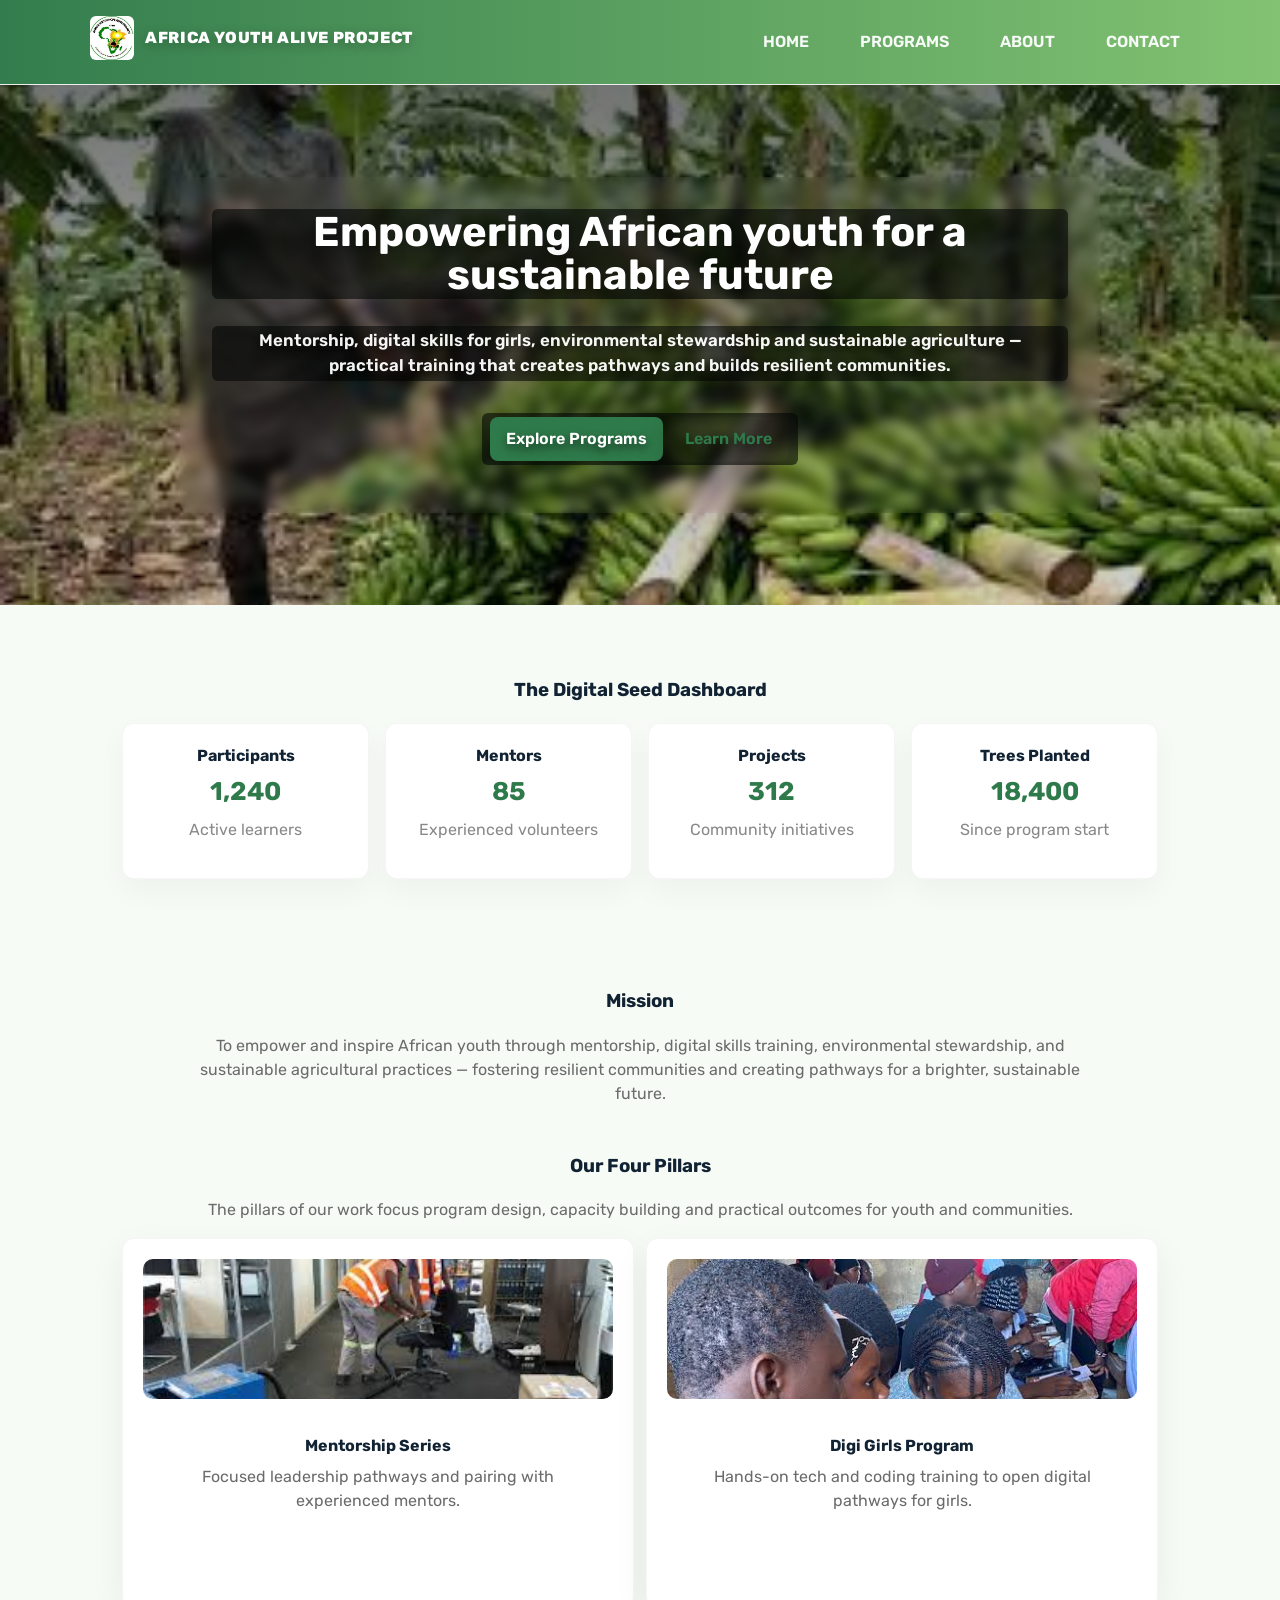
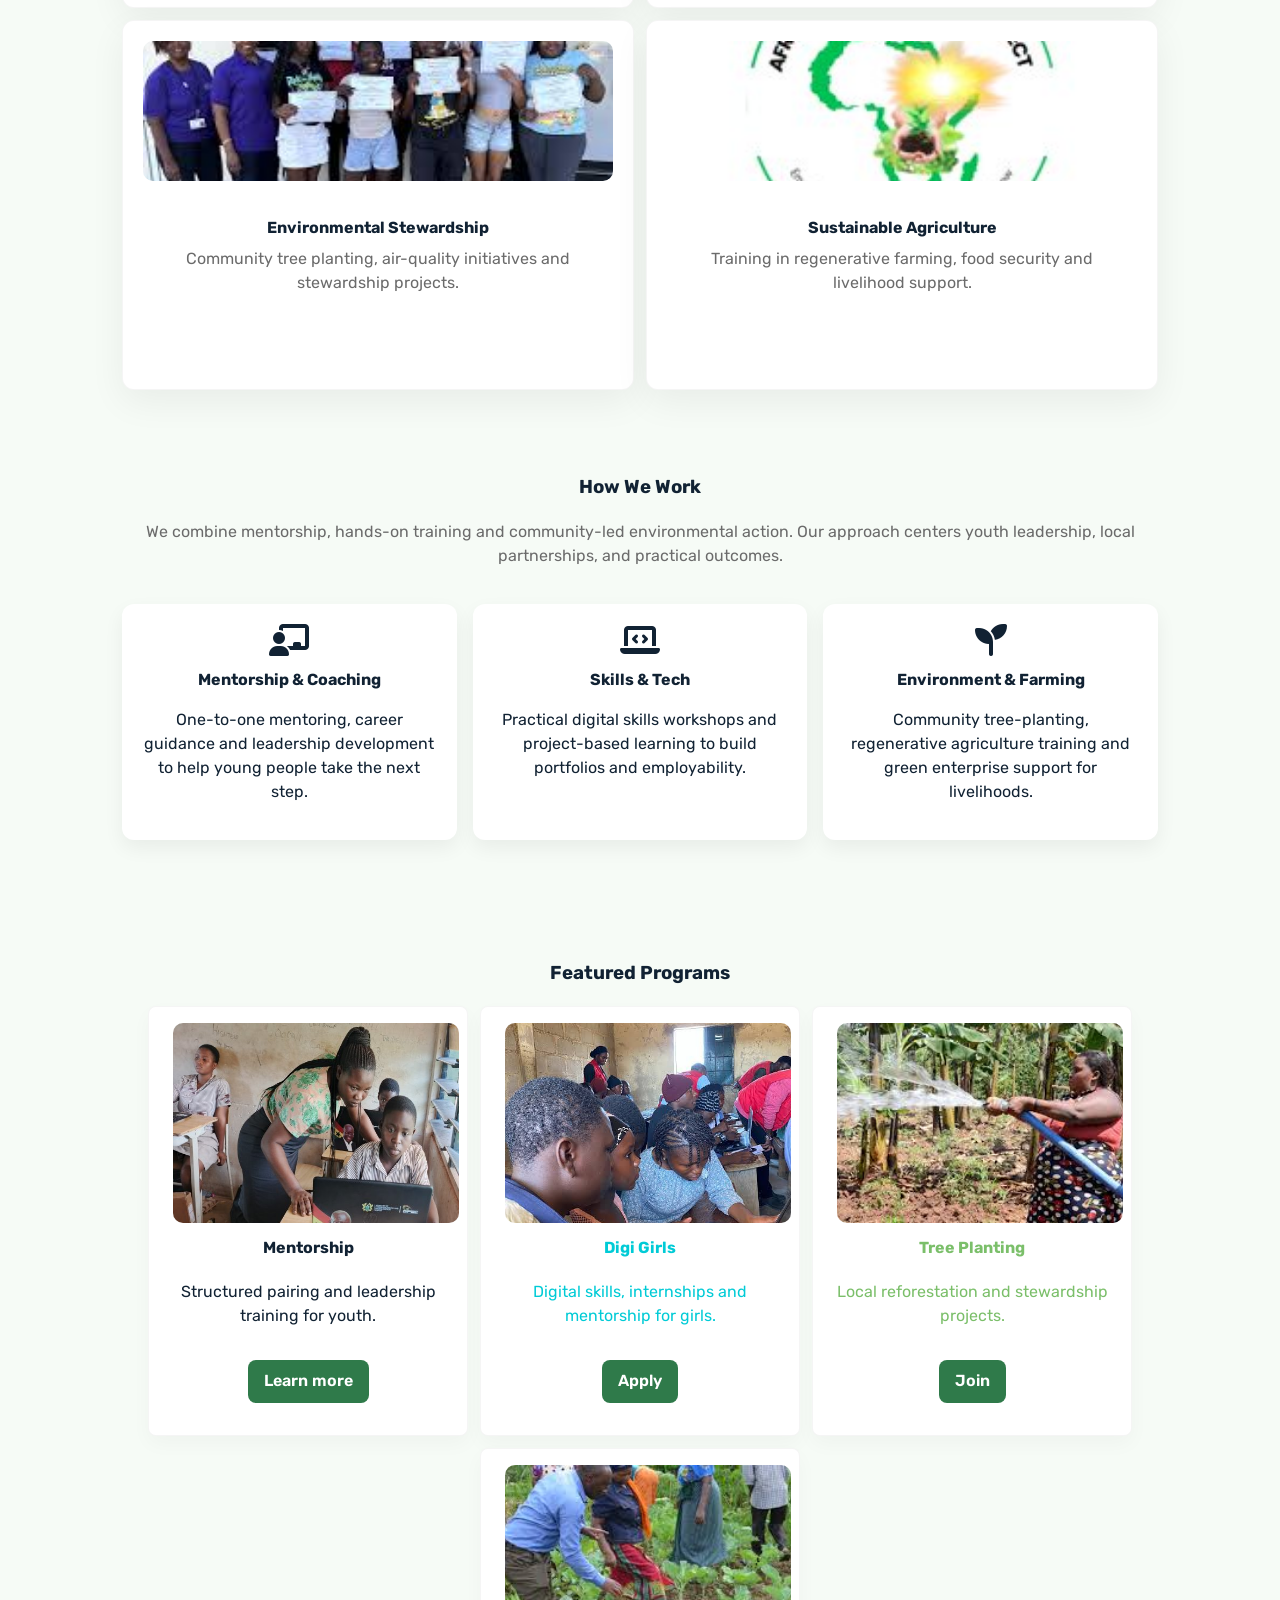
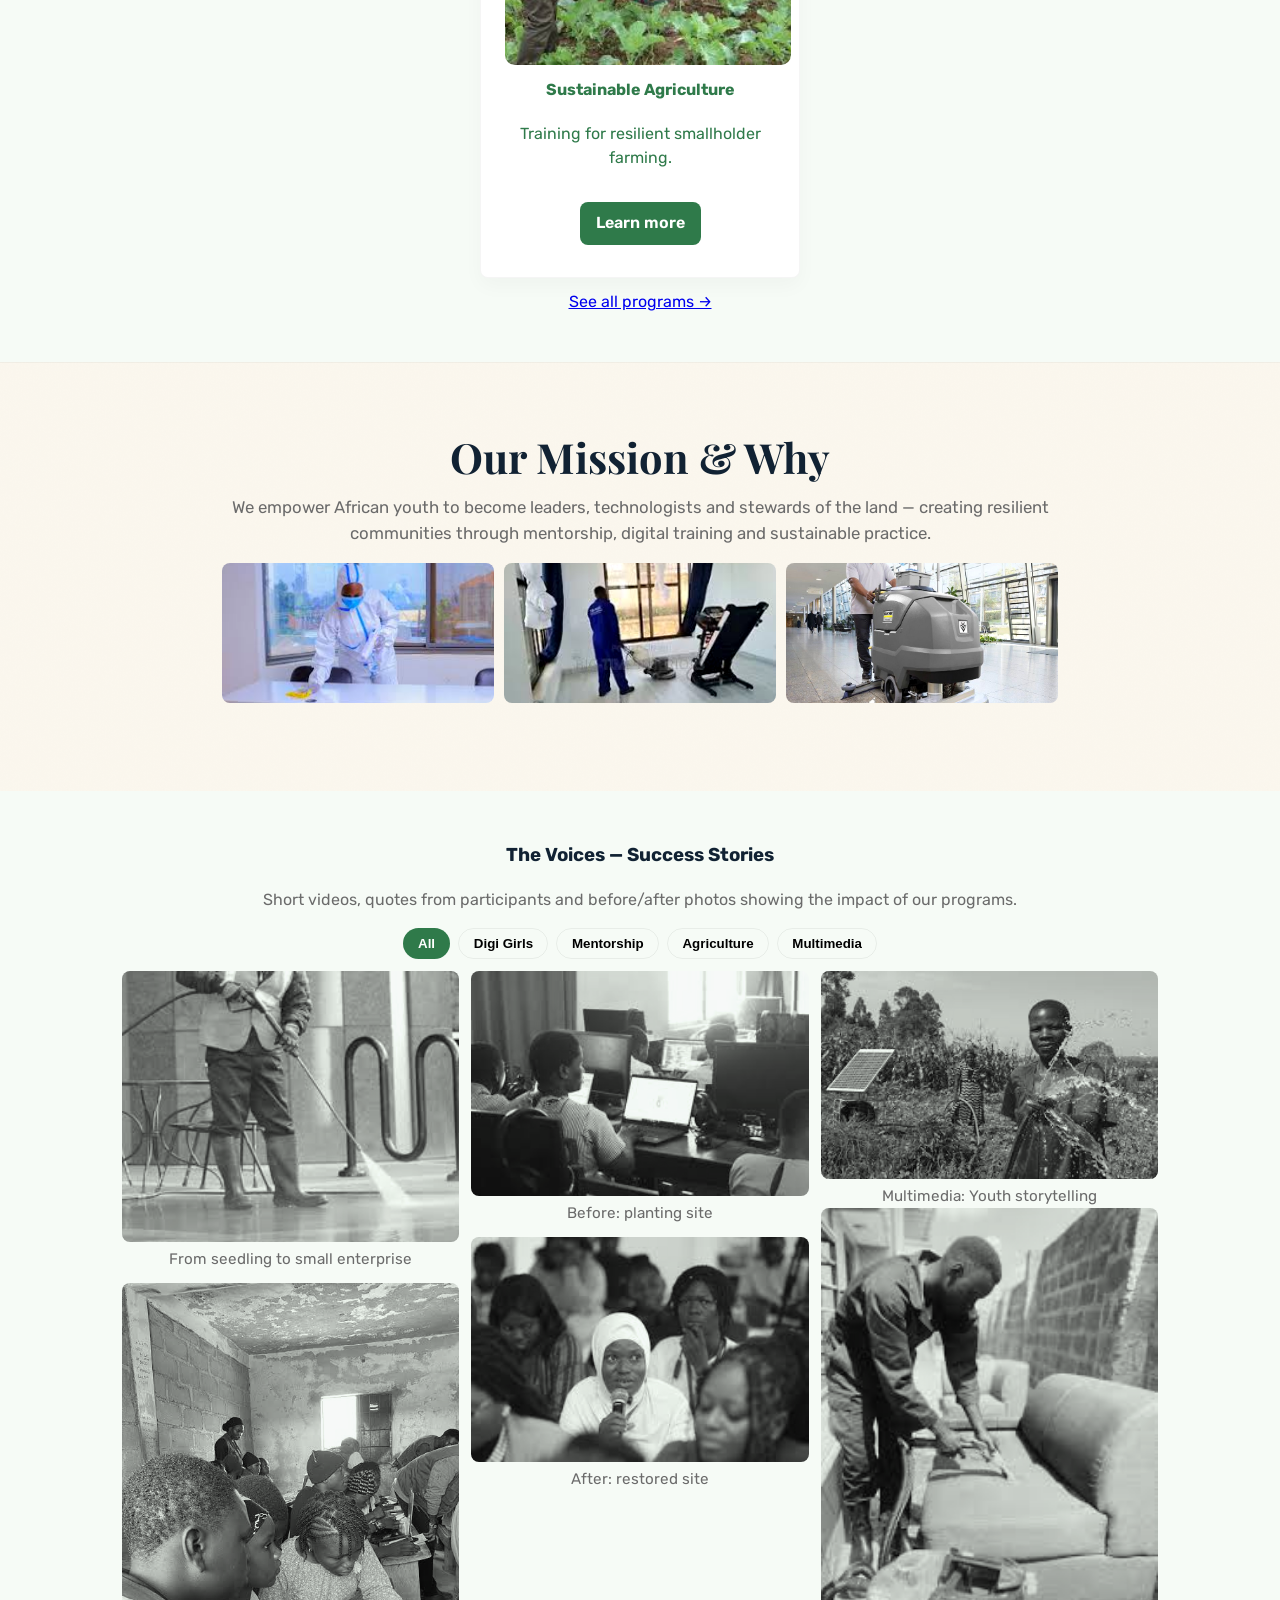
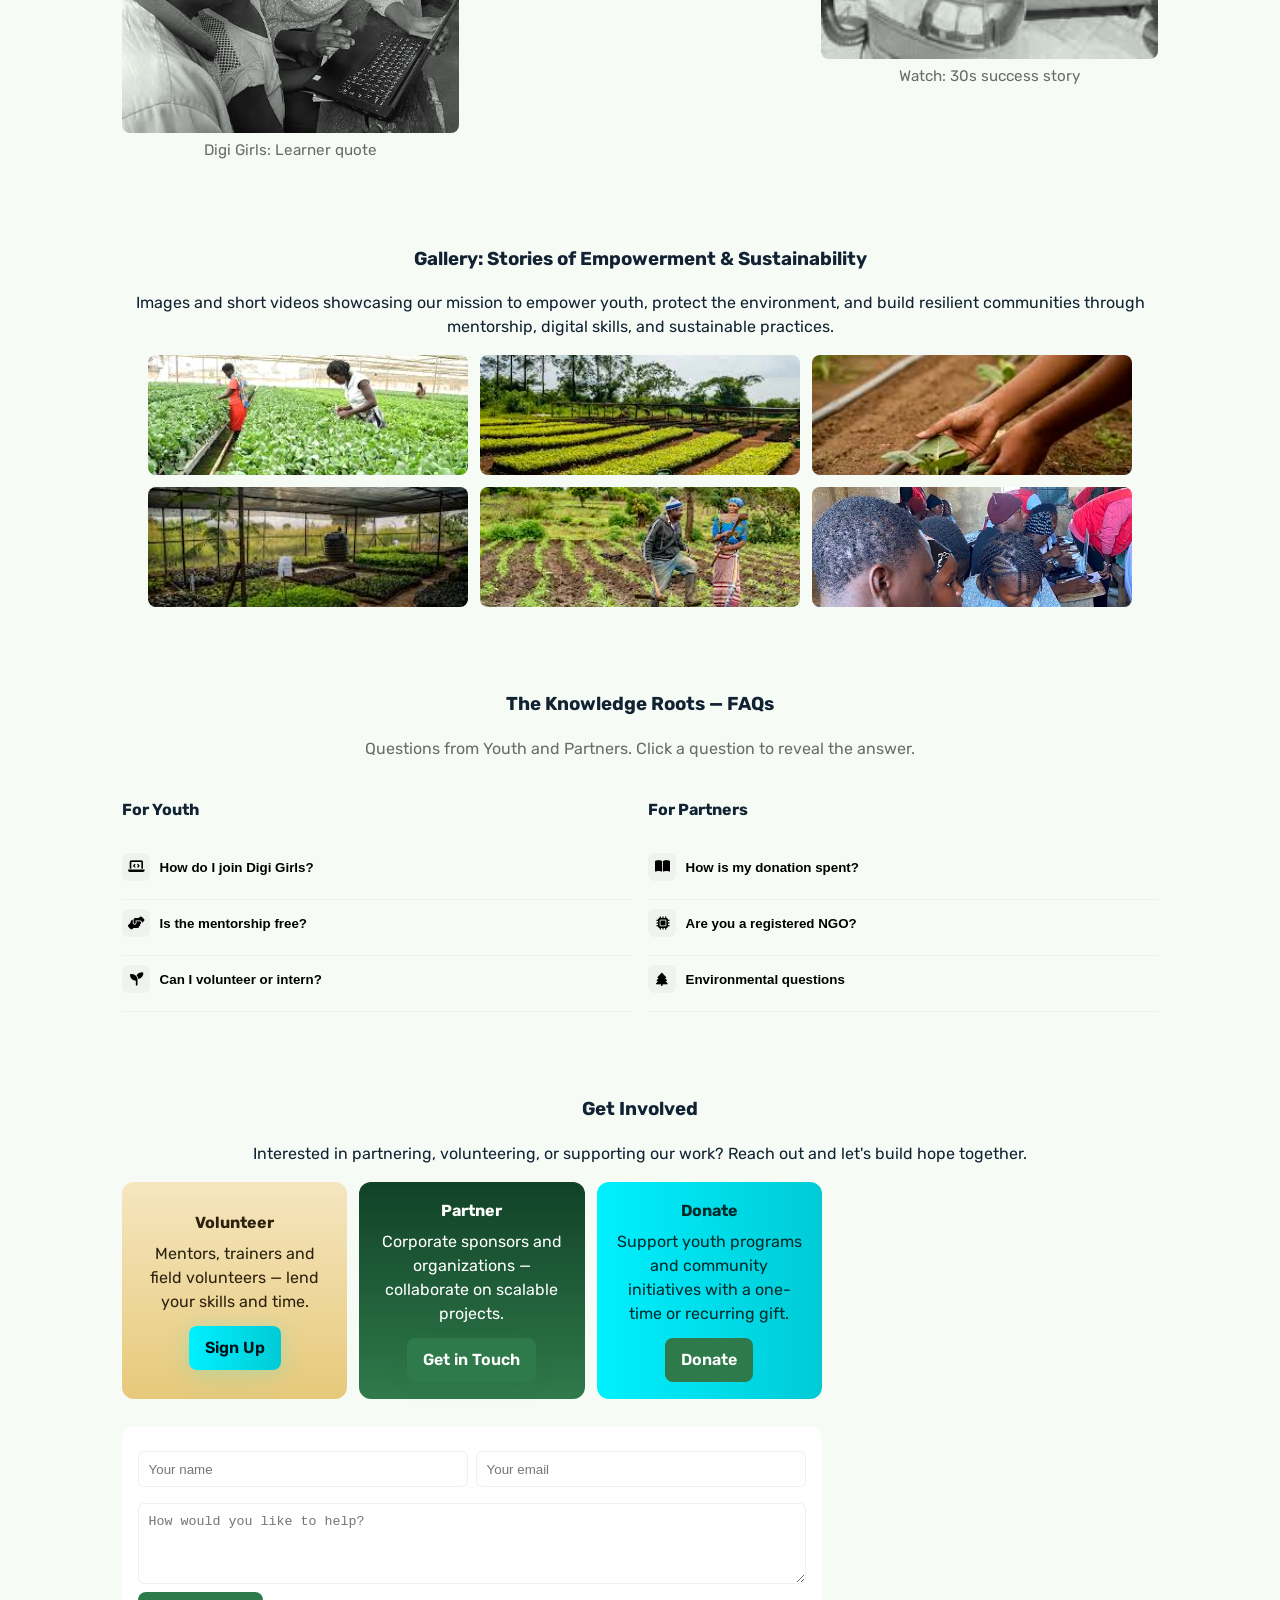
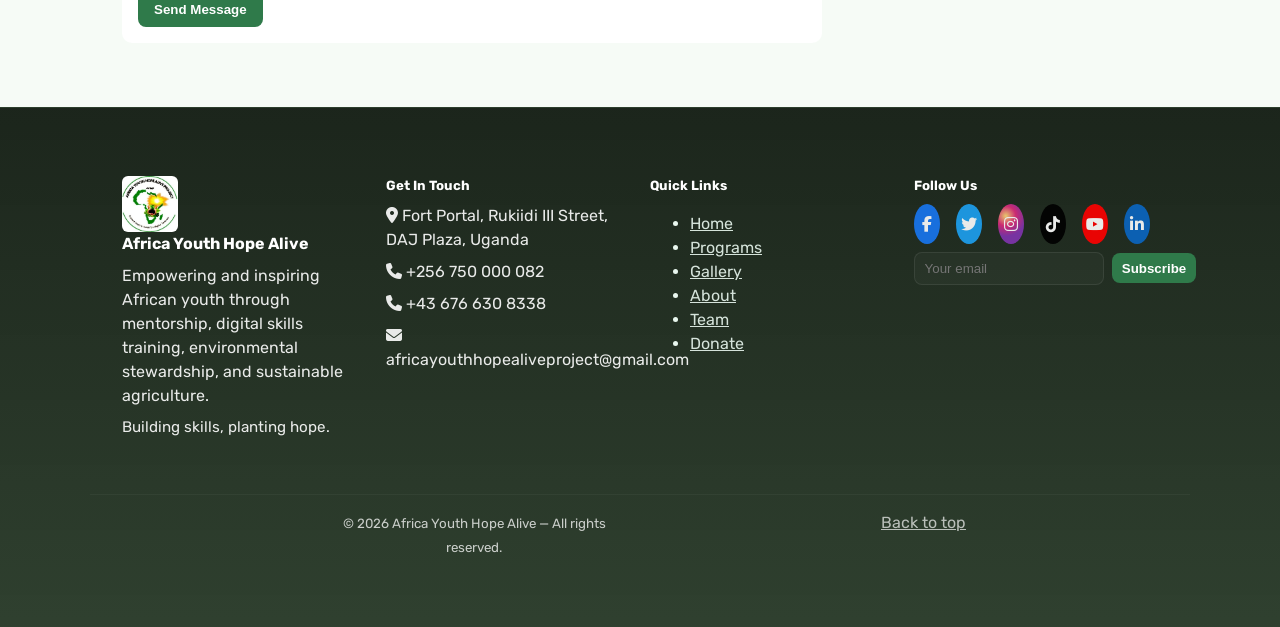
==== index.html @ 62cce955 "first commit" ====
<!doctype html>
<html lang="en">
<head>
  <meta charset="utf-8" />
  <meta name="viewport" content="width=device-width, initial-scale=1" />
  <title>AFRICA YOUTH ALIVE PROJECT</title>
  <link rel="stylesheet" href="https://cdnjs.cloudflare.com/ajax/libs/font-awesome/6.4.0/css/all.min.css" integrity="sha512-p6O3sX6Y7GQv+gWQk5xK1+6p3Y6G1G1K1J6D1p1x1G1K1J6D1p1x1G1K1J6D1p1x1" crossorigin="anonymous" referrerpolicy="no-referrer" />
  <link href="https://fonts.googleapis.com/css2?family=Inter:wght@300;400;600;700&display=swap" rel="stylesheet">
  <link href="https://fonts.googleapis.com/css2?family=Playfair+Display:wght@600;700&display=swap" rel="stylesheet">
  <link rel="stylesheet" href="css/sopot.css">
  <link rel="stylesheet" href="css/styles.css">
</head>
<body class="home">
  <header class="site-header">
    <div class="container header-inner">
      <h1 class="logo"><a href="index.html" class="brand"><img src="assets/images/d1XpYEew_400x400.jpg" alt="Africa Youth Alive Project logo" class="site-logo"/><span class="site-title">AFRICA YOUTH ALIVE PROJECT</span></a></h1>
      <button class="nav-toggle" aria-label="Toggle navigation">☰</button>
      <nav class="main-nav">
        <a href="index.html">Home</a>
        <a href="programs.html">Programs</a>
        <a href="about.html">About</a>
        <a href="contact.html">Contact</a>
      </nav>
    </div>
  </header>

  <main>
    <section class="hero" style="background-image:url('assets/images/download-6.jpg'); background-size:cover; background-position:center;">
      <div class="hero-inner container">
        <div class="hero-overlay">
          <h1>Empowering African youth for a sustainable future</h1>
          <p class="lead">Mentorship, digital skills for girls, environmental stewardship and sustainable agriculture — practical training that creates pathways and builds resilient communities.</p>
          <p style="margin-top:1rem"><a class="btn" href="programs.html">Explore Programs</a> <a class="btn outline" href="about.html">Learn More</a></p>
        </div>
      </div>
    </section>

    <section class="digital-seed container">
      <h3>The Digital Seed Dashboard</h3>
      <div class="seed-row">
        <div class="seed-card"><h4>Participants</h4><p class="seed-number">1,240</p><p class="seed-note">Active learners</p></div>
        <div class="seed-card"><h4>Mentors</h4><p class="seed-number">85</p><p class="seed-note">Experienced volunteers</p></div>
        <div class="seed-card"><h4>Projects</h4><p class="seed-number">312</p><p class="seed-note">Community initiatives</p></div>
        <div class="seed-card"><h4>Trees Planted</h4><p class="seed-number">18,400</p><p class="seed-note">Since program start</p></div>
      </div>
    </section>

    <section class="container">
      <div class="mission-centered">
        <h3>Mission</h3>
        <p class="lead">To empower and inspire African youth through mentorship, digital skills training, environmental stewardship, and sustainable agricultural practices — fostering resilient communities and creating pathways for a brighter, sustainable future.</p>
      </div>

      <div class="pillars-row">
        <h3 style="text-align:center;margin-top:1.25rem">Our Four Pillars</h3>
        <p class="lead" style="text-align:center;margin-bottom:1rem">The pillars of our work focus program design, capacity building and practical outcomes for youth and communities.</p>
        <div class="pillars-grid">
          <article class="pillar-card">
            <div class="pillar-media"><img src="assets/images/images-12.jpg" alt="Mentorship workshop"/></div>
            <div class="pillar-body">
              <h4>Mentorship Series</h4>
              <p>Focused leadership pathways and pairing with experienced mentors.</p>
              <a class="btn outline pillar-link" href="mentorship.html">Learn More</a>
            </div>
          </article>
          <article class="pillar-card">
            <div class="pillar-media"><img src="assets/images/digi-girls/WhatsApp Image 2026-04-26 at 10.16.02.jpeg" alt="Digi Girls"/></div>
            <div class="pillar-body">
              <h4>Digi Girls Program</h4>
              <p>Hands-on tech and coding training to open digital pathways for girls.</p>
              <a class="btn outline pillar-link" href="digi-girls.html">Learn More</a>
            </div>
          </article>
          <article class="pillar-card">
            <div class="pillar-media"><img src="assets/images/images-16.jpg" alt="Tree planting"/></div>
            <div class="pillar-body">
              <h4>Environmental Stewardship</h4>
              <p>Community tree planting, air-quality initiatives and stewardship projects.</p>
              <a class="btn outline pillar-link" href="tree-planting.html">Learn More</a>
            </div>
          </article>
          <article class="pillar-card">
            <div class="pillar-media"><img src="assets/images/GiXoKyMaoAA73Vi.jpg" alt="Sustainable Agriculture"/></div>
            <div class="pillar-body">
              <h4>Sustainable Agriculture</h4>
              <p>Training in regenerative farming, food security and livelihood support.</p>
              <a class="btn outline pillar-link" href="sustainable-agriculture.html">Learn More</a>
            </div>
          </article>
        </div>
      </div>
    </section>

    <section class="how container">
      <h3>How We Work</h3>
      <p class="lead">We combine mentorship, hands-on training and community-led environmental action. Our approach centers youth leadership, local partnerships, and practical outcomes.</p>
      <div class="how-we-work">
        <div class="how-card">
          <div class="icon"><i class="fas fa-chalkboard-teacher fa-2x"></i></div>
          <h4>Mentorship & Coaching</h4>
          <p>One-to-one mentoring, career guidance and leadership development to help young people take the next step.</p>
        </div>
        <div class="how-card">
          <div class="icon"><i class="fas fa-laptop-code fa-2x"></i></div>
          <h4>Skills & Tech</h4>
          <p>Practical digital skills workshops and project-based learning to build portfolios and employability.</p>
        </div>
        <div class="how-card">
          <div class="icon"><i class="fas fa-seedling fa-2x"></i></div>
          <h4>Environment & Farming</h4>
          <p>Community tree-planting, regenerative agriculture training and green enterprise support for livelihoods.</p>
        </div>
      </div>
    </section>

    <section class="programs-preview container">
      <h3>Featured Programs</h3>
      <div class="row cards">
        <div class="col"><article class="card seed-card accent-default"><img class="featured-image" src="assets/images/1000274096-1-532x400.jpg" alt="Mentorship" /><h4>Mentorship</h4><p>Structured pairing and leadership training for youth.</p><p><a class="btn" href="mentorship.html">Learn more</a></p></article></div>
        <div class="col"><article class="card seed-card accent-cyan"><img class="featured-image" src="assets/images/digi-girls/WhatsApp Image 2026-04-26 at 10.16.02.jpeg" alt="Digi Girls" /><h4>Digi Girls</h4><p>Digital skills, internships and mentorship for girls.</p><p><a class="btn" href="digi-girls.html">Apply</a></p></article></div>
        <div class="col"><article class="card seed-card accent-earth"><img class="featured-image" src="assets/images/download-2.jpg" alt="Tree Planting" /><h4>Tree Planting</h4><p>Local reforestation and stewardship projects.</p><p><a class="btn" href="tree-planting.html">Join</a></p></article></div>
        <div class="col"><article class="card seed-card accent-green"><img class="featured-image" src="assets/images/download-4.jpg" alt="Sustainable Agriculture" /><h4>Sustainable Agriculture</h4><p>Training for resilient smallholder farming.</p><p><a class="btn" href="sustainable-agriculture.html">Learn more</a></p></article></div>
      </div>
      <p class="more"><a href="programs.html">See all programs →</a></p>
    </section>

    <section class="mission-roots below-hero-bg">
      <div class="mission-inner container">
        <h3 class="mission-title">Our Mission & Why</h3>
        <p class="mission-sub">We empower African youth to become leaders, technologists and stewards of the land — creating resilient communities through mentorship, digital training and sustainable practice.</p>
        <div class="mission-media">
            <div class="gallery">
            <div><img class="duotone" loading="lazy" data-media="assets/images/images-9.jpg" src="assets/images/images-9.jpg" alt="team field 1"/></div>
            <div><img class="duotone" loading="lazy" data-media="assets/images/images-10.jpg" src="assets/images/images-10.jpg" alt="team field 2"/></div>
            <div><img class="duotone" loading="lazy" data-media="assets/images/digi-girls/WhatsApp Image 2026-04-26 at 10.16.00.jpeg" src="assets/images/digi-girls/WhatsApp Image 2026-04-26 at 10.16.00.jpeg" alt="field team"/></div>
          </div>
        </div>
      </div>
    </section>

    <section class="success-stories container">
      <h3>The Voices — Success Stories</h3>
      <p class="lead">Short videos, quotes from participants and before/after photos showing the impact of our programs.</p>
      <div class="filter-bar" role="tablist" aria-label="Filter success stories">
        <button class="filter-btn active" data-filter="all">All</button>
        <button class="filter-btn" data-filter="digi">Digi Girls</button>
        <button class="filter-btn" data-filter="mentorship">Mentorship</button>
        <button class="filter-btn" data-filter="agri">Agriculture</button>
        <button class="filter-btn" data-filter="multimedia">Multimedia</button>
      </div>
      <div class="success-masonry" aria-live="polite">
        <article class="m-item m-large" data-category="agri"><img class="duotone" loading="lazy" src="assets/images/images-11.jpg" alt="Community nursery"/><p class="caption">From seedling to small enterprise</p></article>
        <article class="m-item m-small" data-category="digi"><img class="duotone" loading="lazy" src="assets/images/digi-girls/WhatsApp Image 2026-04-26 at 10.16.02.jpeg" alt="Digi Girls testimonial"/><p class="caption">Digi Girls: Learner quote</p></article>
        <article class="m-item m-medium" data-category="agri"><img class="duotone" loading="lazy" src="assets/images/images-14.jpg" alt="planting before"/><p class="caption">Before: planting site</p></article>
        <article class="m-item m-medium" data-category="agri"><img class="duotone" loading="lazy" src="assets/images/images-15.jpg" alt="planting after"/><p class="caption">After: restored site</p></article>
        <article class="m-item m-small" data-category="multimedia"><img class="duotone" loading="lazy" src="assets/images/download-5.jpg" alt="multimedia clip"/><p class="caption">Multimedia: Youth storytelling</p></article>
        <article class="m-item m-large" data-category="multimedia" data-media="assets/images/download-8.jpg"><img class="duotone" loading="lazy" src="assets/images/download-8.jpg" alt="Success story video"/><p class="caption">Watch: 30s success story</p></article>
      </div>
    </section>

    <section class="gallery-section container slide">
      <h3>Gallery: Stories of Empowerment & Sustainability</h3>
      <p>Images and short videos showcasing our mission to empower youth, protect the environment, and build resilient communities through mentorship, digital skills, and sustainable practices.</p>
      <div class="row gallery">
        <div class="col"><img class="duotone" loading="lazy" data-media="assets/images/download.jpg" src="assets/images/download.jpg" alt="gallery 1" /></div>
        <div class="col"><img class="duotone" loading="lazy" data-media="assets/images/download-1.jpg" src="assets/images/download-1.jpg" alt="gallery 2" /></div>
        <div class="col"><img class="duotone" loading="lazy" data-media="assets/images/images-3.jpg" src="assets/images/images-3.jpg" alt="gallery 3" /></div>
        <div class="col"><img class="duotone" loading="lazy" data-media="assets/images/images-4.jpg" src="assets/images/images-4.jpg" alt="gallery 4" /></div>
        <div class="col"><img class="duotone" loading="lazy" data-media="assets/images/images-5.jpg" src="assets/images/images-5.jpg" alt="gallery 5" /></div>
        <div class="col"><img class="duotone" loading="lazy" data-media="assets/images/digi-girls/WhatsApp Image 2026-04-26 at 10.16.02.jpeg" src="assets/images/digi-girls/WhatsApp Image 2026-04-26 at 10.16.02.jpeg" alt="sample video placeholder" /></div>
      </div>
    </section>

    <section id="faq" class="faq-section container">
      <h3>The Knowledge Roots — FAQs</h3>
      <p class="lead">Questions from Youth and Partners. Click a question to reveal the answer.</p>
      <div class="faq-columns">
        <div>
          <h4>For Youth</h4>
          <div class="qa-item">
            <button class="qa-toggle" aria-expanded="false"><span class="icon"><i class="fas fa-laptop-code"></i></span> How do I join Digi Girls?</button>
            <div class="qa-content"><p>Apply via the Digi Girls program page — we run seasonal cohorts and accept learners based on the application and interest. Contact us via the application link or email for rolling enquiries.</p></div>
          </div>
          <div class="qa-item">
            <button class="qa-toggle" aria-expanded="false"><span class="icon"><i class="fas fa-hands-helping"></i></span> Is the mentorship free?</button>
            <div class="qa-content"><p>Core mentorship pairings and group workshops are offered free. Some advanced workshops may ask for a small materials fee.</p></div>
          </div>
          <div class="qa-item">
            <button class="qa-toggle" aria-expanded="false"><span class="icon"><i class="fas fa-seedling"></i></span> Can I volunteer or intern?</button>
            <div class="qa-content"><p>Yes — we welcome skilled volunteers. Please include your CV and interests when you contact us; local coordinator details are on the Contact page.</p></div>
          </div>
        </div>
        <div>
          <h4>For Partners</h4>
          <div class="qa-item">
            <button class="qa-toggle" aria-expanded="false"><span class="icon"><i class="fas fa-book-open"></i></span> How is my donation spent?</button>
            <div class="qa-content"><p>Donations support training materials, stipends, tree seedlings, and local coordination. We publish annual reports and can provide program-specific budgets for partners.</p></div>
          </div>
          <div class="qa-item">
            <button class="qa-toggle" aria-expanded="false"><span class="icon"><i class="fas fa-microchip"></i></span> Are you a registered NGO?</button>
            <div class="qa-content"><p>Yes — we are registered locally and comply with reporting standards. Contact us for registration documents and partnership terms.</p></div>
          </div>
          <div class="qa-item">
            <button class="qa-toggle" aria-expanded="false"><span class="icon"><i class="fas fa-tree"></i></span> Environmental questions</button>
            <div class="qa-content"><p>We focus on community-led planting and monitoring. We provide training on seedling care and local stewardship to ensure long-term survival.</p></div>
          </div>
        </div>
      </div>
    </section>

    <section id="contact" class="contact container">
      <h3>Get Involved</h3>
      <p>Interested in partnering, volunteering, or supporting our work? Reach out and let's build hope together.</p>
      <div class="contact-grid">
        <div class="path-cards">
          <article class="path-card volunteer">
            <h4>Volunteer</h4>
            <p>Mentors, trainers and field volunteers — lend your skills and time.</p>
            <a class="btn glow" href="contact.html#volunteer">Sign Up</a>
          </article>
          <article class="path-card partner">
            <h4>Partner</h4>
            <p>Corporate sponsors and organizations — collaborate on scalable projects.</p>
            <a class="btn solid" href="contact.html#partner">Get in Touch</a>
          </article>
          <article class="path-card donate">
            <h4>Donate</h4>
            <p>Support youth programs and community initiatives with a one-time or recurring gift.</p>
            <a class="btn" href="donate.html">Donate</a>
          </article>
        </div>
        <div class="impact-pulse">
          <div class="ticker" aria-hidden="true">
            <div class="ticker-inner">Currently seeking: 5 Digital Mentors for July • 12 Tree-planting volunteers • Seed kit donations needed</div>
          </div>
        </div>
        <form class="contact-form" action="#" method="POST" onsubmit="alert('Placeholder: form submission not configured.')">
          <input type="text" name="name" placeholder="Your name" required />
          <input type="email" name="email" placeholder="Your email" required />
          <textarea name="message" placeholder="How would you like to help?" rows="4"></textarea>
          <button class="btn" type="submit">Send Message</button>
        </form>
      </div>
    </section>
  </main>

  <footer id="site-footer" class="site-footer">
    <div class="container footer-inner">
      <div class="col footer-about">
        <div class="footer-logo"><img src="assets/images/d1XpYEew_400x400.jpg" alt="Africa Youth Alive Project logo" class="site-logo"/></div>
        <h4>Africa Youth Hope Alive</h4>
        <p>Empowering and inspiring African youth through mentorship, digital skills training, environmental stewardship, and sustainable agriculture.</p>
        <p class="note">Building skills, planting hope.</p>
      </div>
      <div class="col footer-contact">
        <h5>Get In Touch</h5>
        <p><i class="fas fa-map-marker-alt"></i> Fort Portal, Rukiidi III Street, DAJ Plaza, Uganda</p>
        <p><i class="fas fa-phone"></i> +256 750 000 082</p>
        <p><i class="fas fa-phone"></i> +43 676 630 8338</p>
        <p><i class="fas fa-envelope"></i> africayouthhopealiveproject@gmail.com</p>
      </div>
      <div class="col footer-links">
        <h5>Quick Links</h5>
        <ul>
          <li><a href="index.html">Home</a></li>
          <li><a href="programs.html">Programs</a></li>
          <li><a href="gallery.html">Gallery</a></li>
          <li><a href="about.html">About</a></li>
          <li><a href="about.html#team">Team</a></li>
          <li><a href="donate.html">Donate</a></li>
        </ul>
      </div>
      <div class="col footer-follow">
        <h5>Follow Us</h5>
        <div class="social-icons">
          <a href="https://facebook.com/africayouthhopealive" aria-label="Facebook" target="_blank" rel="noopener"><i class="fab fa-facebook-f"></i></a>
          <a href="https://x.com/ayhap_?s=21" aria-label="Twitter" target="_blank" rel="noopener"><i class="fab fa-twitter"></i></a>
          <a href="https://www.instagram.com/ayhap_?igsh=bnV0dGRpdm4wZXp0&utm_source=qr" aria-label="Instagram" target="_blank" rel="noopener"><i class="fab fa-instagram"></i></a>
          <a href="https://www.tiktok.com/@africayouthhopealive_p?_r=1&_t=ZS-95q6ANTPNnp" aria-label="TikTok" target="_blank" rel="noopener"><i class="fab fa-tiktok"></i></a>
          <a href="https://youtube.com/africayouth" aria-label="YouTube" target="_blank" rel="noopener"><i class="fab fa-youtube"></i></a>
          <a href="https://linkedin.com/company/africayouth" aria-label="LinkedIn" target="_blank" rel="noopener"><i class="fab fa-linkedin-in"></i></a>
        </div>
        <form class="newsletter-form" data-formspree="YOUR_FORM_ID" action="#" method="POST">
          <label for="footer-news-email" class="sr-only">Email</label>
          <input id="footer-news-email" name="email" type="email" placeholder="Your email" required />
          <button class="btn" type="submit">Subscribe</button>
        </form>
      </div>
    </div>
    <div class="container footer-bottom">
      <div class="row">
        <div class="col"><small>© 2026 Africa Youth Hope Alive — All rights reserved.</small></div>
        <div class="col" style="text-align:right"><a href="#top">Back to top</a></div>
      </div>
    </div>
  </footer>

  <div class="modal" aria-hidden="true">
    <div class="modal-content">
      <div class="modal-header"><button class="modal-close btn">Close</button></div>
      <div class="modal-body"></div>
    </div>
  </div>

  <script src="js/main.js" defer></script>
</body>
</html>
---- css/sopot.css ----
/* Minimal Sopot-like theme CSS: responsive utilities and pre-styled components */
/* Fonts & Icons imported once here so all pages that include sopot.css get them */
@import url('https://fonts.googleapis.com/css2?family=Rubik:wght@300;400;500;700&family=Fira+Sans:wght@300;400;600;700&display=swap');
@import url('https://cdnjs.cloudflare.com/ajax/libs/font-awesome/6.4.0/css/all.min.css');
@import url('https://cdnjs.cloudflare.com/ajax/libs/OwlCarousel2/2.3.4/assets/owl.carousel.min.css');
@import url('https://cdnjs.cloudflare.com/ajax/libs/OwlCarousel2/2.3.4/assets/owl.theme.default.min.css');

:root{
  --sopot-bg:#ffffff; --sopot-accent:#2b9348; --sopot-muted:#6b7280; --sopot-max:1200px;
  --sopot-gap:1rem; --sopot-radius:8px; --sopot-shadow:0 6px 20px rgba(11,22,11,0.06);
}
*{box-sizing:border-box}
.site-fonts{font-family:'Rubik', 'Fira Sans', Inter, system-ui, Arial, sans-serif}
body{font-family:'Rubik', 'Fira Sans', Inter, system-ui, Arial, sans-serif;background:var(--sopot-bg);color:#0b0b0b;line-height:1.5;margin:0}
.container{max-width:var(--sopot-max);margin:0 auto;padding:0 1rem}

/* grid */
.row{display:flex;flex-wrap:wrap;gap:var(--sopot-gap)}
.col{flex:1 1 0;min-width:200px}
.col-1{flex:0 0 8.333%}
.col-2{flex:0 0 16.666%}
.col-3{flex:0 0 25%}
.col-4{flex:0 0 33.333%}
.col-6{flex:0 0 50%}

/* header/nav */
.site-header{background:linear-gradient(180deg,rgba(255,255,255,0.98),rgba(255,255,255,0.9));border-bottom:1px solid #eee;position:sticky;top:0;z-index:50}
.header-inner{display:flex;align-items:center;justify-content:space-between;padding:0.8rem 0}
.logo{font-weight:700;color:var(--sopot-accent);margin:0}
.main-nav{display:flex;gap:1rem;align-items:center}
.main-nav a{color:var(--sopot-muted);text-decoration:none;padding:0.4rem 0.6rem;border-radius:6px}
.main-nav a:hover{background:rgba(43,147,72,0.08);color:var(--sopot-accent)}
.nav-toggle{display:none;border:0;background:transparent;font-size:1.25rem}

/* hero */
.hero{padding:2.5rem 0}
.hero-slider{position:relative;overflow:hidden;border-radius:var(--sopot-radius);box-shadow:var(--sopot-shadow)}
.hero-slide{min-height:320px;background-size:cover;background-position:center;display:none}
.hero-slide.active{display:block}
.hero-overlay{background:linear-gradient(180deg,rgba(0,0,0,0.25),rgba(0,0,0,0.15));color:#fff;padding:2rem}
.hero-cta .btn{margin-right:0.5rem}

/* buttons */
.btn{display:inline-block;padding:0.6rem 1rem;border-radius:6px;background:var(--sopot-accent);color:#fff;text-decoration:none;border:0}
.btn.outline{background:transparent;color:var(--sopot-accent);border:1px solid rgba(43,147,72,0.12)}

/* cards and gallery */
.cards{display:grid;grid-template-columns:repeat(auto-fit,minmax(220px,1fr));gap:1rem}
.card{background:#fff;padding:1rem;border-radius:8px;box-shadow:var(--sopot-shadow)}
.gallery{display:grid;grid-template-columns:repeat(auto-fit,minmax(200px,1fr));gap:0.6rem}
.gallery img{width:100%;height:160px;object-fit:cover;border-radius:6px;cursor:pointer;transition:transform .18s ease}
.gallery img:hover{transform:scale(1.03)}

/* Flaticons placeholder support: put SVGs in assets/icons/flaticons/ and reference with .flaticon-[name] */
.flaticon {display:inline-block;width:1.2rem;height:1.2rem;background-size:contain;background-repeat:no-repeat;vertical-align:middle}
.flaticon-placeholder {background-image:url('/assets/icons/flaticons/placeholder.svg')}

/* CSS Animations */
.animate-fadein{animation:fadeInUp .6s ease both}
@keyframes fadeInUp{from{opacity:0;transform:translateY(12px)}to{opacity:1;transform:none}}

/* Owl Carousel small helper to make carousel touch-friendly and responsive */
.owl-carousel .owl-item img{display:block;width:100%;height:auto}

/* Card hover & elevation */
.card{transition:transform .18s ease,box-shadow .18s ease}
.card:hover{transform:translateY(-6px);box-shadow:0 18px 40px rgba(11,22,11,0.08)}

/* footer */
.site-footer{background:#f8faf9;padding:1.2rem 0;border-top:1px solid #eee}
.footer-inner{display:flex;gap:1rem;flex-wrap:wrap}
.footer-col{flex:1 1 220px}

/* modal */
.modal{position:fixed;inset:0;display:none;align-items:center;justify-content:center;background:rgba(0,0,0,0.6);z-index:80}
.modal.open{display:flex}
.modal-content{background:#fff;max-width:90%;max-height:90%;padding:0;border-radius:8px;overflow:auto}
.modal-body img,.modal-body video{max-width:100%;height:auto;display:block}

/* responsive tweaks */
@media (max-width:800px){.main-nav{display:none}.main-nav.open{display:flex;flex-direction:column;background:#fff;position:absolute;top:64px;right:12px;padding:0.6rem;border-radius:8px;box-shadow:var(--sopot-shadow)}.nav-toggle{display:block}}
---- css/styles.css ----
:root{
  --bg:#f6fbf6;
  --card:#ffffff;
  --accent:#2f7a4a;
  --accent-2:#7bbf6a;
  --electric-cyan:#00cbd6;
  --savannah-gold:#d4a65a;
  --muted:#6b6b6b;
  --max-width:1100px;
  --radius:10px;
}
/* Enable smooth scrolling for in-page anchors */
html{scroll-behavior:smooth}
*{box-sizing:border-box}
.note {font-size:.95rem;color:var(--muted)}
/* Base font stack: Rubik + Fira Sans provided by sopot.css */
body{margin:0;background:var(--bg);color:#123;line-height:1.5}
.container{max-width:var(--max-width);margin:0 auto;padding:2rem}
.site-header{background:linear-gradient(90deg, rgba(47,122,74,0.98), rgba(123,191,106,0.95));color:#fff}
.header-inner{display:flex;align-items:center;justify-content:space-between;padding:1rem 0;gap:1rem}
.logo{margin:0;font-size:1.25rem;font-weight:800;color:#fff;letter-spacing:0.6px;text-transform:uppercase;text-shadow:0 3px 12px rgba(0,0,0,0.28)}
.main-nav{display:flex;gap:0.5rem;align-items:center}
.main-nav a{color:rgba(255,255,255,0.95);margin-left:1rem;text-decoration:none;font-weight:600}
.logo{letter-spacing:0.6px}
.main-nav a{text-transform:uppercase}
/* Make small-screen nav links uppercase too */
@media(max-width:880px){.main-nav a{text-transform:uppercase}}
.nav-toggle{display:none;background:transparent;border:2px solid rgba(255,255,255,0.12);color:#fff;padding:6px 10px;border-radius:8px;font-size:18px}

/* Logo image: header and footer */
.site-logo{height:44px;width:auto;display:block;border-radius:6px}
.footer-logo .site-logo{height:56px}
@media(max-width:720px){.site-logo{height:36px}.footer-logo .site-logo{height:40px}}

/* Brand: inline logo + title in header */
.logo .brand{display:inline-flex;align-items:center;gap:.7rem;text-decoration:none;color:inherit}
.site-title{font-weight:800;color:#fff;text-transform:uppercase;letter-spacing:0.6px;font-size:1rem}
@media(max-width:520px){.site-title{display:none}}

/* Sticky header */
.site-header{position:sticky;top:0;z-index:60}
.site-header.scrolled{box-shadow:0 6px 18px rgba(10,20,10,0.12)}
.hero{position:relative;min-height:520px;display:flex;align-items:center;padding:0}
.hero::before{content:'';position:absolute;inset:0;background:linear-gradient(180deg,rgba(4,8,6,0.5),rgba(4,8,6,0.18));z-index:1}
.hero-inner{position:relative;z-index:2;padding:4rem 0}

/* Improve perceived image quality site-wide and ensure vivid hero text */
/* Subtle global image enhancements: slightly increase contrast/saturation for large visuals */
img{max-width:100%;height:auto;display:block}
.hero-image img, .hero-slide, .gallery img, .team-card img, .impact-card img, .contact-portrait img{filter:contrast(1.04) saturate(1.06);will-change:filter}

/* Hero overlay for strong text contrast over background images */
.hero{position:relative;background-size:cover;background-position:center}
.hero::before{content:'';position:absolute;inset:0;background:linear-gradient(180deg,rgba(4,8,6,0.56),rgba(4,8,6,0.18));pointer-events:none;z-index:1}
.hero .hero-inner,.hero .hero-overlay{position:relative;z-index:2}
.hero .hero-overlay h1,.hero .hero-overlay h2{color:#fff;text-shadow:0 8px 28px rgba(0,0,0,0.65);line-height:1.03}
  .hero .lead{color:#ffffff;font-weight:600;text-shadow:0 8px 26px rgba(0,0,0,0.72)}

/* Ensure hero buttons stand out */
.hero .btn{box-shadow:0 8px 30px rgba(0,0,0,0.18);border:none}

@media(max-width:720px){
  .hero::before{background:linear-gradient(180deg,rgba(4,8,6,0.6),rgba(4,8,6,0.28))}
}

/* Use existing Background/Profile card for the Background Story
  - eco-overlay using a local image
  - large serif typography for the leading paragraph
  - Savannah Gold drop-cap on the first letter of the lead paragraph */
.background-profile .profile-card{max-width:980px;margin:1rem auto;padding:2.25rem;border-radius:12px;background-image:linear-gradient(180deg, rgba(4,8,6,0.78), rgba(4,8,6,0.5)), url('assets/images/images-5.jpg');background-size:cover;background-position:center;color:#fff;box-shadow:0 24px 48px rgba(4,8,6,0.28);border-left:6px solid rgba(255,255,255,0.06);background-blend-mode:multiply}
.background-profile h2{font-family:'Playfair Display',serif;font-size:1.6rem;margin-top:0;color:#fff;text-shadow:0 6px 18px rgba(0,0,0,0.6)}
.background-profile .profile-card p{color:#ffffff;line-height:1.8;margin-bottom:0.9rem;font-family:Inter, system-ui, -apple-system, 'Segoe UI', Roboto, 'Helvetica Neue', Arial;text-shadow:0 6px 18px rgba(0,0,0,0.6)}
.background-profile .profile-card .profile-quote{font-family:'Playfair Display',serif;font-size:1.18rem;max-width:880px}
.background-profile .profile-card .profile-quote::first-letter{float:left;font-size:4.2rem;line-height:0.72;margin-right:.5rem;color:var(--savannah-gold);font-weight:700;text-shadow:0 6px 18px rgba(0,0,0,0.6)}
@media(max-width:720px){.background-profile .profile-card{padding:1.25rem}.background-profile .profile-card .profile-quote::first-letter{font-size:3rem}}

/* Improve text visibility on hero and key headings */
.hero h1, .hero h2, .hero .lead, .hero p, .hero .hero-content * {
  background: rgba(4,8,6,0.6);
  display: inline-block;
  padding: 0.15rem 0.5rem;
  border-radius: 6px;
  color: #ffffff;
  text-shadow: 0 4px 10px rgba(0,0,0,0.6);
}

/* Reusable utility for applying a dark, semi-opaque text background */
.text-bg-contrast {
  background: rgba(4,8,6,0.6);
  padding: 0.15rem 0.5rem;
  border-radius: 6px;
  color: #ffffff;
  display: inline-block;
  text-shadow: 0 4px 10px rgba(0,0,0,0.6);
}

@media(max-width:520px){
  .hero h1, .hero h2, .hero .lead, .hero p, .hero .hero-content * {
    padding: 0.1rem 0.35rem;
    border-radius: 4px;
  }
}

/* Dual-Growth hero split */
.hero-split{position:relative;padding:0}
.hero-split-inner{display:grid;grid-template-columns:1fr 40px 1fr;align-items:stretch;gap:0;position:relative}
.hero-left,.hero-right{min-height:420px;display:flex;align-items:center;justify-content:center;color:#fff}
.hero-left{background:linear-gradient(180deg,rgba(4,8,6,0.55),rgba(4,8,6,0.25));padding:2rem}
.hero-right{background:linear-gradient(180deg,rgba(4,8,6,0.55),rgba(4,8,6,0.12));padding:2rem}
.hero-panel-copy{max-width:520px;text-align:left}
.hero-panel-copy h1{font-size:2.6rem;margin:0 0 .6rem;line-height:1}
.hero-panel-copy p{font-size:1.05rem;margin-bottom:.8rem;color:rgba(255,255,255,0.9)}
.hero-divider{width:4px;background:linear-gradient(180deg,rgba(255,255,255,0.12),rgba(255,255,255,0.02));position:absolute;left:50%;top:0;bottom:0;transform:translateX(-50%);pointer-events:none}
.hero-glass{position:relative;left:50%;transform:translateX(-50%);width:84%;max-width:820px;border-radius:12px;padding:1rem;background:rgba(255,255,255,0.06);backdrop-filter:blur(6px) saturate(110%);box-shadow:0 10px 30px rgba(0,0,0,0.14);border:1px solid rgba(255,255,255,0.06);margin-top:-3rem}
.hero-glass-inner{color:#fff;text-align:center;padding:.8rem}
.glass-title{font-size:1.4rem;margin:0 0 .25rem}
.glass-lead{opacity:0.9;margin:0 0 .6rem}

/* Divider animation anchor for JS */
.hero-split[data-divider-offset] .hero-divider{transform:translateX(calc(-50% + var(--divider-offset, 0px))) }

@media(max-width:900px){.hero-split-inner{grid-template-columns:1fr}.hero-glass{position:static;margin:-3rem 1rem 1rem}}

@media(max-width:760px){
  .hero-panel-copy h1{font-size:1.6rem}
  .hero-panel-copy p{font-size:.95rem}
  .hero-left,.hero-right{min-height:300px}
  .hero-glass{margin-top:-1.5rem;padding:.8rem}
}

/* Digital Seed dashboard */
.digital-seed{margin-top:1.25rem}
.seed-row{display:grid;grid-template-columns:repeat(4,1fr);gap:1rem;margin-top:1rem}
.seed-card{padding:1.25rem;border-radius:12px;background:var(--card);box-shadow:0 12px 30px rgba(10,20,10,0.04);text-align:center;color:#123;border:1px solid rgba(10,20,10,0.04)}
.seed-card .seed-icon{font-size:28px;margin-bottom:.4rem}
.seed-card h4{margin:0 0 .25rem}
.seed-number{font-size:1.6rem;font-weight:700;margin:0;color:var(--accent)}
.seed-note{opacity:0.8;margin-top:.5rem;color:var(--muted)}
.seed-card.accent-gold .seed-number{color:var(--savannah-gold)}
.seed-card.accent-cyan .seed-number{color:var(--electric-cyan)}
.seed-card.accent-earth .seed-number{color:var(--accent-2)}
.seed-card.accent-default .seed-number{color:var(--accent)}
@media(max-width:880px){.seed-row{grid-template-columns:repeat(2,1fr)}}

/* Objective carousel styles */
.objective-carousel{display:flex;align-items:center;gap:.5rem}
.objective-carousel .obj-slides{display:flex;overflow:hidden;width:100%}
.obj-slide{min-width:100%;flex:0 0 100%;padding:1rem;border-radius:10px;background:var(--card);box-shadow:0 8px 30px rgba(10,20,10,0.04);text-align:left}
.obj-slide .obj-icon{font-size:28px;width:48px;height:48px;border-radius:10px;display:inline-flex;align-items:center;justify-content:center;margin-right:.6rem}
.obj-slide h4{display:inline-block;margin:0;font-size:1.05rem}
.obj-prev,.obj-next{background:transparent;border:none;font-size:22px;padding:.2rem .6rem;cursor:pointer}
.accent-gold{color:var(--savannah-gold);background:linear-gradient(180deg,rgba(212,166,90,0.08),rgba(212,166,90,0.03));border-radius:8px;padding:.45rem}
.accent-cyan{color:var(--electric-cyan);background:linear-gradient(180deg,rgba(0,203,214,0.08),rgba(0,203,214,0.03));border-radius:8px;padding:.45rem}
.accent-earth{color:var(--accent-2);background:linear-gradient(180deg,rgba(123,191,106,0.08),rgba(123,191,106,0.03));border-radius:8px;padding:.45rem}
.accent-green{color:var(--accent);background:linear-gradient(180deg,rgba(47,122,74,0.08),rgba(47,122,74,0.03));border-radius:8px;padding:.45rem}

/* Hero slider */
.hero-slider{position:relative;overflow:hidden;border-radius:12px}
.hero-slide{min-height:340px;display:flex;align-items:center;padding:2rem;background-size:cover;background-position:center;transition:transform .6s ease,opacity .6s ease;opacity:0;transform:translateX(20px)}
.hero-slide.active{opacity:1;transform:none}
.hero-overlay{max-width:920px;margin:0 auto;text-align:center;padding:2rem;border-radius:12px;background:rgba(255,255,255,0.02);backdrop-filter:blur(6px);color:#fff}
.hero-overlay h1{font-size:2.6rem;margin:0 0 .6rem}
.hero-overlay .lead{font-size:1.05rem;opacity:0.95}
.hero-controls{position:absolute;left:0;right:0;top:50%;transform:translateY(-50%);display:flex;justify-content:space-between;padding:0 1rem}
.hero-controls button{background:rgba(0,0,0,0.35);border:none;color:#fff;padding:.5rem .75rem;border-radius:8px;font-size:18px}
.hero-dots{position:absolute;left:50%;transform:translateX(-50%);bottom:12px;display:flex;gap:.5rem}
.hero-dot{width:10px;height:10px;border-radius:50%;background:rgba(255,255,255,0.5);cursor:pointer}
.hero-dot.active{background:var(--accent)}

/* Team cards */
.team-grid{display:grid;grid-template-columns:repeat(auto-fit,minmax(220px,1fr));gap:1rem}
.team-card{background:var(--card);padding:1rem;border-radius:10px;text-align:center;transition:transform .18s ease,box-shadow .18s ease}
.team-card:hover{transform:translateY(-6px);box-shadow:0 18px 40px rgba(11,22,11,0.06)}
.team-avatar{width:96px;height:96px;border-radius:50%;object-fit:cover;margin:0 auto 0.5rem;display:block}
.social-icons{display:flex;justify-content:center;gap:.5rem;margin-top:.5rem}
.social-icons a{display:inline-flex;width:36px;height:36px;align-items:center;justify-content:center;border-radius:8px;color:#fff;text-decoration:none}
.social-icons a.ig{background:#E1306C}
.social-icons a.fb{background:#1877F2}
.social-icons a.wa{background:#25D366}
.social-icons a.tt{background:#000000}
.social-icons a.x{background:#1DA1F2}
.social-icons a.li{background:#0A66C2}

.hero-copy h2{font-size:2rem;margin:0 0 .5rem}
.lead{color:var(--muted);margin-bottom:1rem}
.hero-image img{width:100%;height:320px;object-fit:cover;border-radius:var(--radius);box-shadow:0 8px 30px rgba(18,34,16,0.08)}
.btn{display:inline-block;background:var(--accent);color:#fff;padding:.6rem 1rem;border-radius:8px;text-decoration:none;font-weight:600}
.btn.outline{background:transparent;border:2px solid rgba(0,0,0,0.06);color:var(--accent)}
.values-list{display:grid;grid-template-columns:repeat(2,1fr);gap:.5rem;padding-left:0;list-style:none}
.values-list li{background:var(--card);padding:.75rem;border-radius:8px;box-shadow:0 6px 18px rgba(10,20,10,0.03)}
.objectives ol{background:transparent;padding-left:1.25rem}
.programs-preview .cards{display:grid;grid-template-columns:repeat(auto-fit,minmax(220px,1fr));gap:1rem;margin-top:1rem}

/* Featured program images */
.featured-image{width:100%;height:200px;object-fit:cover;border-radius:10px;display:block;margin:0 0.5rem 0.8rem}
.seed-card .featured-image{max-height:none}
@media(max-width:880px){.featured-image{height:140px}}

/* Mission and Core Values styling on homepage */
.container .values h3{font-family:'Playfair Display',serif;font-size:1.35rem;color:var(--accent)}
.container .values p{color:#123}
.container .values-list li{background:linear-gradient(180deg,#fff,#f8fff8);padding:.6rem;border-radius:8px;margin-bottom:.45rem}
.objectives h3{font-family:'Playfair Display',serif;font-size:1.35rem;color:var(--accent)}
.objective-carousel .obj-slide{background:linear-gradient(180deg,#ffffff,#fbfff8)}
/* Programs page specific styling */
.programs-hero .hero-overlay h1{font-size:2.1rem;margin:0 0 .5rem}
.programs-hero .lead{color:rgba(255,255,255,0.9)}
.program-detail .card{margin-top:1rem;padding:1.25rem;border-radius:10px;background:linear-gradient(180deg,#fff,#fbfff8);border-left:6px solid var(--accent);box-shadow:0 10px 30px rgba(10,20,10,0.04)}
.program-detail .card h3{margin-top:0}
.program-detail .card ul{margin:0 0 1rem 1.25rem}
.programs .card .btn{margin-top:.75rem}

/* Branch sections (alternating layouts) */
.branch{display:grid;grid-template-columns:1fr 420px;gap:2rem;align-items:center;padding:2.25rem 0}
.branch .content{padding:1rem}
.branch .media{border-radius:12px;overflow:hidden}

/* Tech / Digi Girls style (dark, electric cyan accents) */
.branch--tech{background:linear-gradient(180deg,#062914,#214f32);color:#e9f7ef;padding:2.5rem;border-radius:12px;position:relative}
.branch--tech .content h2{color:var(--accent-2)}
.branch--tech .accent{color:var(--accent-2)}
.branch--tech .media{background:linear-gradient(180deg,#092918,#163f28);display:flex;align-items:center;justify-content:center}
.branch--tech::before{content:'';position:absolute;inset:0;opacity:.04;background-image:url('/assets/icons/leaf-grid.svg');background-repeat:repeat;background-size:240px}

/* Programs Hero (Canopy) */
.programs-hero{position:relative;overflow:hidden;border-radius:14px;margin:1.25rem 0;padding:0}
.programs-hero .programs-canopy{position:absolute;inset:0;background-size:cover;background-position:center;z-index:1}
.programs-hero::before{content:'';position:absolute;inset:0;background:linear-gradient(90deg, rgba(47,122,74,0.84) 0%, rgba(0,203,214,0.38) 100%);mix-blend-mode:multiply;z-index:2}
.programs-hero .programs-hero-inner{position:relative;z-index:3;padding:4rem 2rem;text-align:left;color:#fff}
.programs-hero .hero-head{font-family:'Playfair Display',serif;font-size:2.4rem;margin:0 0 .6rem;color:#fff;text-shadow:0 8px 28px rgba(0,0,0,0.55)}
.programs-hero .lead{color:rgba(255,255,255,0.95);max-width:760px}

/* Category styles for alternating objectives */
.branch--tech{background:linear-gradient(180deg,#071e17,#173a27);color:#e9fbef}
.branch--tech .content h2{color:var(--accent)}
.branch--tech .action-card{background:linear-gradient(180deg,rgba(16,28,18,0.9),rgba(14,26,16,0.88));color:#e9fbef;border-radius:8px;padding:1rem;box-shadow:0 8px 30px rgba(47,122,74,0.06);border:1px solid rgba(47,122,74,0.12)}
.branch--tech .action-card h4{color:var(--accent)}
.branch--tech .btn.glow{box-shadow:0 12px 38px rgba(47,122,74,0.14)}

.branch--earth{background:linear-gradient(180deg,#f7f6f2,#fffffb);padding:2.5rem;border-radius:12px}
.branch--earth .content h2{color:var(--accent)}
.branch--earth .action-card{background:linear-gradient(180deg,#fff,#fbfff8);border-radius:12px;border:1px solid rgba(123,191,106,0.06);box-shadow:0 8px 20px rgba(10,20,10,0.04)}
.branch--earth .action-card h4{color:var(--accent)}

.branch--lead{background:#ffffff;padding:2.5rem;border-radius:12px}
.branch--lead .content h2{color:var(--savannah-gold)}
.branch--lead .action-card{background:linear-gradient(180deg,#fff,#fffef7);border-radius:12px;box-shadow:0 12px 36px rgba(18,24,16,0.06)}
.branch--lead .action-card h4{color:var(--savannah-gold)}

/* Quick stats mini-grid */
.status-grid{display:grid;grid-template-columns:repeat(3,1fr);gap:.5rem;margin-top:1rem}
.status-card{background:linear-gradient(180deg,#ffffff,#fbfff8);padding:.6rem;border-radius:8px;text-align:center;border:1px solid rgba(10,20,10,0.04);box-shadow:0 8px 20px rgba(10,20,10,0.04)}
.status-card .s-title{font-weight:700;color:var(--muted);font-size:.9rem}
.status-card .s-value{font-size:1.15rem;font-weight:800;margin-top:.25rem}

/* Mentorship vertical timeline */
.mentorship-timeline{display:grid;grid-template-columns:1fr 64px 1fr;gap:1rem;align-items:start;padding:1rem 0}
.timeline-line{position:relative;width:64px;display:flex;align-items:center;justify-content:center}
.timeline-line .line{width:6px;background:linear-gradient(180deg,var(--accent),var(--accent-2));height:100%;border-radius:4px;position:relative}
.timeline-line .line.vine{background-image:linear-gradient(180deg,#2f7a4a,#00cbd6);box-shadow:0 8px 30px rgba(47,122,74,0.06);}
.timeline-item{padding:1rem;background:var(--card);border-radius:12px;box-shadow:0 12px 30px rgba(10,20,10,0.04)}
.timeline-item h4{margin:0 0 .4rem}
.timeline-point{position:absolute;width:18px;height:18px;border-radius:50%;background:var(--savannah-gold);left:50%;transform:translateX(-50%);box-shadow:0 6px 18px rgba(0,0,0,0.12)}
@media(max-width:900px){.mentorship-timeline{grid-template-columns:1fr;}.timeline-line{width:100%;height:8px}.timeline-line .line{width:100%;height:6px;border-radius:6px}.timeline-point{left:10px;transform:none}}

/* Ensure status grid sits at the bottom of program cards and cards are spacious */
.card .status-grid{margin-top:auto}
.status-card{background:linear-gradient(180deg,#ffffff,#fbfff8);padding:.6rem;border-radius:8px;text-align:center;border:1px solid rgba(10,20,10,0.04);box-shadow:0 8px 20px rgba(10,20,10,0.04);white-space:normal}

/* Card modifier: green theme for Digi Girls */
.card--green{background:linear-gradient(180deg,#e6f7e8,#dff7df);border-left:6px solid rgba(47,122,74,0.95);color:#0b2b16}
.card--green h4{color:var(--accent)}
.card--green .icon{color:var(--accent-2)}
/* Make the glow button green on the green card instead of cyan */
.card--green .btn.glow{background:linear-gradient(90deg,#7fce95,#2f7a4a);color:#fff;box-shadow:0 10px 30px rgba(47,122,74,0.12),0 0 18px rgba(47,122,74,0.06)}

@media(max-width:760px){
  .hero{min-height:360px}
  .hero-overlay{padding:1rem}
  .hero-overlay h1{font-size:1.4rem}
  .hero-overlay .lead{font-size:.95rem}
}
.branch--earth{background:linear-gradient(180deg,#f7fff6,#ffffff);border-radius:12px;padding:2.5rem;position:relative}
.branch--earth .content h2{color:var(--accent)}
.branch--earth::after{content:'';position:absolute;right:-40px;top:-20px;width:280px;height:180px;background-image:url('/assets/icons/organic-blob.svg');background-repeat:no-repeat;background-size:contain;opacity:.35;pointer-events:none}

/* Action Cards */
.action-cards{display:grid;grid-template-columns:repeat(auto-fit,minmax(180px,1fr));gap:1rem;margin-top:1rem}
.action-card{background:linear-gradient(180deg,#fff,#fbfff8);padding:1rem;border-radius:10px;box-shadow:0 8px 30px rgba(10,20,10,0.04);border:1px solid rgba(10,20,10,0.02)}
.action-card h4{margin:0 0 .5rem}
.action-card p{margin:0;color:var(--muted)}

/* Button styles for variants */
.btn.glow{background:linear-gradient(90deg,#00f0ff,#00cbd6);color:#001319;box-shadow:0 6px 28px rgba(0,240,255,0.15),0 0 18px rgba(0,240,255,0.08) ;border:none}
.btn.glow:hover{filter:brightness(1.05);transform:translateY(-2px)}
.btn.solid{background:var(--accent);color:#fff;border:none;box-shadow:0 6px 18px rgba(47,122,74,0.12)}
.btn.solid:hover{filter:brightness(.98);transform:translateY(-1px)}

@media(max-width:900px){.branch{grid-template-columns:1fr;}}
.card{background:var(--card);padding:1rem;border-radius:8px;box-shadow:0 8px 20px rgba(15,20,10,0.03);display:flex;flex-direction:column;min-height:320px}
.card .icon{font-size:1.25rem;margin-right:.5rem;color:var(--accent)}
.more{margin-top:.75rem}
.contact-form{display:grid;grid-template-columns:1fr 1fr;gap:.5rem;max-width:720px}
.contact-form input,.contact-form textarea{padding:.6rem;border-radius:8px;border:1px solid #e6e6e6}
.contact-form textarea{grid-column:1 / -1}
.contact-form button{grid-column:1 / -1;justify-self:start}
.site-footer{padding:1.5rem 0;background:transparent;color:var(--muted)}

/* Contact page styles */
.contact-hero{background:var(--savannah-gold);color:#123;padding:3rem 0;position:relative;border-radius:10px;margin-bottom:1rem}
.contact-hero .hero-inner{position:relative}
.contact-hero .hero-overlay{max-width:980px;margin:0 auto;text-align:center}
.contact-hero::after{content:'';position:absolute;inset:0;opacity:0.08;background-image:url("data:image/svg+xml;utf8,<svg xmlns='http://www.w3.org/2000/svg' width='360' height='160'><path d='M10 120 C60 40,300 40,350 120' stroke='%230b3b20' stroke-opacity='0.12' stroke-width='6' fill='none'/></svg>");background-repeat:repeat;pointer-events:none}

.quick-connect .quick-cards{display:grid;grid-template-columns:repeat(3,1fr);gap:1rem;margin-top:1rem}
.card-image{width:100%;height:160px;object-fit:cover;border-radius:8px;margin-bottom:.6rem}
.connect-card{padding:1rem;border-radius:10px;text-align:left}
.connect-whatsapp{background:linear-gradient(180deg,rgba(47,122,74,0.06),rgba(47,122,74,0.03));border:1px solid rgba(47,122,74,0.06)}
.connect-email{background:linear-gradient(180deg,rgba(0,203,214,0.06),rgba(0,203,214,0.03));border:1px solid rgba(0,203,214,0.06)}
.connect-visit{background:linear-gradient(180deg,rgba(250,245,235,0.9),rgba(250,245,235,0.95));border:1px solid rgba(18,34,16,0.04)}

.contact-grid{display:grid;grid-template-columns:2fr 1fr;gap:1rem;margin-top:1rem}
.contact-main{min-width:0}
.contact-side .contact-map svg{width:100%;height:auto;display:block;border-radius:8px}
.map-illustration{border-radius:8px;overflow:hidden}
.pulse-dot{filter:drop-shadow(0 6px 12px rgba(0,0,0,0.08))}

/* Floating labels */
.floating{position:relative;display:block;margin-bottom:.8rem}
.floating input,.floating textarea,.floating select{width:100%;padding:.9rem .8rem;border-radius:8px;border:1px solid #e2e2e2;background:transparent}
.floating span{position:absolute;left:12px;top:50%;transform:translateY(-50%);transition:all .18s ease;color:var(--muted);pointer-events:none}
.floating input:focus + span,.floating textarea:focus + span,.floating select:focus + span,.floating input.has-val + span,.floating textarea.has-val + span{top:-10px;font-size:.8rem;color:var(--accent)}

.conditional-group{display:none}
.conditional-group.active{display:block}

.anti-spam{margin-top:.5rem}

/* Small privacy promise under contact form */
.privacy-promise{font-size:.95rem;color:var(--muted);margin-top:.6rem}

/* Map pin styling for inline SVG */
.map-illustration svg{width:100%;height:auto;display:block}
.map-pin{transition:transform .28s ease}
.map-illustration:hover .map-pin{transform:translateY(-4px)}
.map-pin-ring{transition:opacity .4s ease}
.static-map{width:100%;height:auto;border-radius:8px;box-shadow:0 12px 30px rgba(10,20,10,0.06);display:block}

/* Embedded interactive map */
.map-embed{width:100%;height:360px;border:0;border-radius:8px;box-shadow:0 12px 30px rgba(10,20,10,0.06);display:block}
@media(max-width:720px){.map-embed{height:260px}}

.social-voices{padding:1.2rem 0;margin-top:1.25rem;text-align:center}
.social-large{display:flex;gap:1rem;justify-content:center;margin-top:.8rem}
.social-large a{display:inline-flex;width:64px;height:64px;align-items:center;justify-content:center;border-radius:12px;color:#fff;font-size:1.6rem;text-decoration:none}
.social-ig{background:#E1306C}
.social-x{background:#1DA1F2}
.social-li{background:#0A66C2}

@media(max-width:880px){.quick-connect .quick-cards{grid-template-columns:1fr}.contact-grid{grid-template-columns:1fr}.social-large a{width:52px;height:52px}}

/* Footer styles */
.site-footer{background:linear-gradient(180deg,#f0faf0,transparent);padding:2rem 0;border-top:1px solid rgba(18,34,16,0.04)}
.footer-inner{display:flex;flex-wrap:wrap;gap:1rem;align-items:flex-start;justify-content:space-between}
.footer-col{min-width:220px}
.newsletter-form{display:flex;gap:.5rem;align-items:center}
.newsletter-form input{flex:1;padding:.5rem;border-radius:8px;border:1px solid #e6e6e6}
.footer-share{display:flex;gap:.5rem;align-items:center}
.share-btn{background:var(--accent-2);color:#fff;padding:.4rem .6rem;border-radius:8px;text-decoration:none}

/* Gallery & modal */
.gallery{display:grid;grid-template-columns:repeat(auto-fit,minmax(140px,1fr));gap:.6rem}
.gallery img{width:100%;height:120px;object-fit:cover;border-radius:8px;cursor:pointer}

/* Footer styles */
.site-footer{background:linear-gradient(180deg,rgba(23,33,23,0.98),rgba(36,54,36,0.95));color:#e9f7ef;padding:2.25rem 0;margin-top:2rem}
.site-footer a{color:inherit;opacity:.9}
.site-footer .footer-inner{display:flex;flex-wrap:wrap;gap:1.25rem}
.site-footer .footer-inner .col{min-width:200px}
.site-footer h4,.site-footer h5{margin:0 0 .5rem;color:#fff}
.site-footer p{margin:0 0 .5rem;color:rgba(255,255,255,0.9)}
.site-footer .social-icons a{display:inline-flex;width:38px;height:38px;align-items:center;justify-content:center;border-radius:8px;background:rgba(255,255,255,0.06);color:#fff;margin-right:.5rem;text-decoration:none}
.site-footer .newsletter-form{display:flex;gap:.5rem;align-items:center;margin-top:.5rem}
.site-footer .newsletter-form input{flex:1;padding:.5rem .6rem;border-radius:8px;border:1px solid rgba(255,255,255,0.08);background:rgba(255,255,255,0.03);color:#fff}
.site-footer .newsletter-form .btn{padding:.45rem .6rem}
.site-footer .footer-bottom{border-top:1px solid rgba(255,255,255,0.04);margin-top:1rem;padding-top:1rem;color:rgba(255,255,255,0.75)}
.sr-only{position:absolute;width:1px;height:1px;padding:0;margin:-1px;overflow:hidden;clip:rect(0,0,0,0);white-space:nowrap;border:0}

/* The Roots - About page styling */
.below-hero-bg{background-color:#FBF7EE;background-image:url('/assets/icons/texture-bone.svg');background-repeat:repeat;background-size:240px 160px;padding:2.5rem 0 3.5rem;border-top:1px solid rgba(18,34,16,0.04)}
.roots-mission{background:linear-gradient(180deg,rgba(251,247,238,0.0),rgba(251,247,238,0.0));padding:3.5rem 0;border-radius:10px;margin-bottom:1rem}
.mission-inner{max-width:900px;margin:0 auto;text-align:center;padding:2rem}
.mission-title{font-family:'Playfair Display', serif;font-size:2.6rem;line-height:1.05;margin:0 0 .6rem;color:#123}
.mission-sub{color:var(--muted);font-size:1.05rem}
.section-heading{font-size:1.35rem;margin:1.25rem 0;color:var(--accent)}

/* Centered mission above pillars (homepage) */
.mission-centered{max-width:920px;margin:0 auto;padding:1.6rem 1rem;text-align:center}
.mission-centered .lead{margin:0}

/* Horizontal four-pillars layout */
.pillars-row{margin-top:1rem}
.pillars-grid{display:grid;grid-template-columns:repeat(auto-fit,minmax(260px,1fr));gap:1rem;margin-top:0.5rem;align-items:start}
.pillar-card{display:flex;flex-direction:column;gap:1rem;padding:1.25rem;border-radius:12px;background:linear-gradient(180deg,#fff,#fbfff8);box-shadow:0 12px 36px rgba(10,20,10,0.06);border:1px solid rgba(10,20,10,0.04);min-height:320px}
.pillar-media img{width:100%;max-height:180px;object-fit:cover;display:block;border-radius:10px}
.pillar-body{flex:1;display:flex;flex-direction:column;justify-content:space-between}
.pillar-body{flex:1}

@media(max-width:920px){
  .pillars-grid{justify-content:center}
  .pillar-card{max-width:320px}
}

/* What / Who section */
.what-who-grid{display:grid;grid-template-columns:1fr 1fr;gap:1rem;align-items:start}
.what-card,.who-card{padding:1rem;border-radius:10px}
.what-card h3,.who-card h3{margin-top:0;color:var(--accent)}
.what-card,.who-card{padding:0;border-radius:12px}
.large-card{display:flex;gap:1rem;align-items:stretch;background:linear-gradient(180deg,#ffffff,#fbfff8);padding:1.25rem;border-radius:12px;border-left:6px solid var(--accent-2);box-shadow:0 12px 30px rgba(10,20,10,0.04)}
.large-card .card-media{flex:0 0 240px;display:flex;flex-direction:column;gap:0.5rem}
.large-card .card-media img{width:100%;height:50%;object-fit:cover;border-radius:12px;display:block;flex:1}
.large-card .card-body{flex:1}
.large-card h3{margin-top:0;color:var(--accent);font-family:'Playfair Display',serif}
.what-card{background:linear-gradient(180deg,#ffffff,#f8fffb);border-left:6px solid var(--accent-2)}
.who-card{background:linear-gradient(180deg,#ffffff,#fffdf8);border-left:6px solid rgba(47,122,74,0.9)}
.what-card ul,.who-card .who-list{margin:0;padding-left:1.1rem}
.what-card{background:transparent}
.who-card{background:transparent}
@media(max-width:900px){.large-card{flex-direction:column}.large-card .card-media{flex:0 0 auto;flex-direction:row;gap:0.5rem}.large-card .card-media img{width:50%;height:auto;border-radius:8px}}

@media(max-width:900px){.what-who-grid{grid-template-columns:1fr}}

.background-profile .profile-card{max-width:980px;margin:1rem auto;padding:1.25rem;border-radius:12px;background:rgba(255,255,255,0.98);box-shadow:0 12px 30px rgba(10,20,10,0.04);border-left:6px solid var(--accent);color:var(--accent)}
.background-profile h2{font-family:'Playfair Display',serif;font-size:1.6rem;margin-top:0;color:var(--accent);font-weight:700;text-shadow:0 6px 18px rgba(0,0,0,0.06)}
.background-profile p{color:#072618;line-height:1.7;margin-bottom:0.9rem;font-weight:600}
.background-profile .profile-card ul{margin-top:.6rem;padding-left:1.1rem}

@media(max-width:720px){.background-profile .profile-card{padding:1rem;margin:0.75rem}}

/* Mosaic flip cards */
.values-mosaic{display:grid;grid-template-columns:repeat(auto-fit,minmax(160px,1fr));gap:1rem}
.flip-card{perspective:900px;background:transparent}
.flip-card-inner{position:relative;width:100%;height:160px;transition:transform .6s;transform-style:preserve-3d;border-radius:10px;box-shadow:0 12px 28px rgba(10,20,10,0.06)}
.flip-card:focus .flip-card-inner,.flip-card:hover .flip-card-inner{transform:rotateY(180deg)}
.flip-front,.flip-back{position:absolute;inset:0;backface-visibility:hidden;display:flex;align-items:center;justify-content:center;border-radius:10px;padding:1rem;font-weight:700}
.flip-front{background:linear-gradient(180deg,#fff,#fbfff8);color:var(--accent);font-size:1.05rem}
.flip-back{transform:rotateY(180deg);background:linear-gradient(180deg,#e9fffb,#f0fffd);color:#045b5d;font-weight:600;text-align:center;font-size:.95rem;padding:.8rem}

/* Team/Partners grid with circular avatars and decorative rings */
.roots-grid{display:grid;grid-template-columns:repeat(auto-fit,minmax(180px,1fr));gap:1rem;margin-top:1rem}
.roots-card{text-align:center;padding:1rem;background:transparent;border-radius:12px}
.avatar{width:120px;height:120px;border-radius:50%;background-size:cover;background-position:center;margin:0 auto 0.6rem;position:relative}
.avatar::after{content:'';position:absolute;left:-8px;top:-8px;width:136px;height:136px;border-radius:50%;pointer-events:none;background-repeat:no-repeat;background-position:center;background-size:cover;opacity:.9}
.avatar-leaf::after{background-image:url('/assets/icons/leaf-ring.svg');}
.avatar-circuit::after{background-image:url('/assets/icons/circuit-ring.svg');}
.roots-card h4{margin:.4rem 0 .15rem}
.roots-card p{margin:0;color:var(--muted)}

@media(max-width:680px){.mission-title{font-size:1.8rem}.flip-card-inner{height:140px}.avatar{width:96px;height:96px}.avatar::after{left:-6px;top:-6px;width:108px;height:108px}}

/* Subtle separation between hero and content */
.hero + .below-hero-bg{margin-top:-2rem}

/* Social brand colors for footer icons */
.site-footer .social-icons i.fab{font-size:16px}
.site-footer .social-icons a{display:inline-flex;width:40px;height:40px;align-items:center;justify-content:center;border-radius:50%;color:#fff;margin-right:8px;text-decoration:none;transition:transform .12s ease,opacity .12s ease}
.site-footer .social-icons a i{color:#fff}
.site-footer .social-icons a[aria-label="Facebook"]{background:#1877F2}
.site-footer .social-icons a[aria-label="Twitter"]{background:#1DA1F2}
.site-footer .social-icons a[aria-label="Instagram"]{background:radial-gradient(circle at 30% 30%,#feda75 0%,#dd2a7b 30%,#8134af 60%)}
.site-footer .social-icons a[aria-label="YouTube"]{background:#FF0000}
.site-footer .social-icons a[aria-label="LinkedIn"]{background:#0A66C2}
.site-footer .social-icons a[aria-label="TikTok"]{background:#000}
.site-footer .social-icons a:hover{transform:translateY(-4px) scale(1.04);opacity:1}

/* Team grid tweaks */
.team-grid .team-card{padding:1.25rem;background:var(--card);border-radius:12px;text-align:center}
.team-card h4{margin:.6rem 0 .35rem}
.team-card p{margin:0;color:var(--muted)}
.team-card img.team-avatar{width:160px;height:160px;border-radius:10px;margin:0 auto 0.75rem;object-fit:cover}
.team-card[data-bio-name]{cursor:pointer}

/* Responsive footers */
@media(min-width:900px){.site-footer .footer-inner{display:flex;justify-content:space-between}}

.main-nav{display:flex;gap:1rem;align-items:center}
@media(max-width:800px){
  .main-nav{flex-direction:column;display:none}
  .main-nav.open{display:flex}
}
.modal{position:fixed;inset:0;background:rgba(4,8,6,0.6);display:flex;align-items:center;justify-content:center;padding:2rem;visibility:hidden;opacity:0;transition:opacity .2s ease}
.modal.open{visibility:visible;opacity:1}
.modal-content{max-width:900px;width:100%;background:var(--card);border-radius:10px;overflow:hidden;box-shadow:0 20px 60px rgba(10,20,10,0.25)}
.modal-header{display:flex;justify-content:flex-end;padding:.5rem}
.modal-body{padding:1rem}
.modal-body img, .modal-body video{width:100%;height:auto;display:block}

/* Simple slide overlay */
.slide{transform:translateY(8px);opacity:0;transition:transform .45s ease,opacity .45s ease}
.slide.in-view{transform:none;opacity:1}

/* Mobile navigation */
@media(max-width:880px){
  .main-nav{position:fixed;right:12px;top:64px;background:linear-gradient(180deg,rgba(255,255,255,0.98),#fff);color:#123;padding:1rem;border-radius:12px;box-shadow:0 10px 30px rgba(10,20,10,0.08);flex-direction:column;display:none}
  .main-nav.open{display:flex}
  .nav-toggle{display:inline-block}
  .hero-image img{height:200px}
}

/* Gallery hover effects */
.gallery img{transition:transform .28s ease,filter .28s ease}

/* Home: How We Work, Impact and Partners */
.how-we-work{display:grid;grid-template-columns:repeat(3,1fr);gap:1rem;margin:2.25rem 0}
.how-card{background:var(--card);padding:1.25rem;border-radius:12px;box-shadow:0 8px 20px rgba(10,20,10,0.06);text-align:center}
.how-card h4{margin:.6rem 0}
.impact-grid{display:grid;grid-template-columns:repeat(3,1fr);gap:12px;margin:1rem 0}
.impact-card{background:linear-gradient(180deg,rgba(255,255,255,0.02),transparent);border-radius:10px;overflow:hidden}
.impact-card img{width:100%;height:160px;object-fit:cover;display:block}
.impact-card .card-body{padding:.8rem}
.partner-logo{background:var(--card);padding:.6rem;border-radius:8px;min-width:92px;display:flex;align-items:center;justify-content:center}

@media(max-width:900px){
  .how-we-work{grid-template-columns:1fr}
  .impact-grid{grid-template-columns:1fr}
}

/* Core values mosaic */
.values-mosaic{display:grid;grid-template-columns:repeat(3,1fr);gap:12px;margin-top:0.6rem}
.value-tile{background:var(--card);padding:1rem;border-radius:12px;box-shadow:0 8px 24px rgba(10,20,10,0.04);line-height:1.45}
@media(max-width:900px){.values-mosaic{grid-template-columns:1fr}}

/* Impact grid tweaks */
.impact-grid{grid-template-columns:repeat(3,1fr)}
@media(max-width:900px){.impact-grid{grid-template-columns:1fr}}

/* Contact grid */
.contact-grid{display:grid;grid-template-columns:1fr 320px;gap:1rem;align-items:start}
.contact-form{background:var(--card);padding:1rem;border-radius:10px}
.contact-form input,.contact-form textarea{width:100%;padding:.6rem;border-radius:6px;border:1px solid rgba(0,0,0,0.06);margin-top:.5rem}
.contact-portrait{background:var(--card);padding:1rem;border-radius:10px;text-align:center}
.contact-portrait img{width:100%;height:auto;border-radius:8px;max-height:320px;object-fit:cover}
@media(max-width:900px){.contact-grid{grid-template-columns:1fr}}
.gallery img:hover{transform:scale(1.03);filter:brightness(.94)}

/* Accessibility focus */
a:focus{outline:3px solid rgba(123,191,106,0.25);outline-offset:3px}


@media(max-width:880px){
  .hero-inner{grid-template-columns:1fr}
  .hero-image img{height:220px}
  .values-list{grid-template-columns:1fr}
  .contact-form{grid-template-columns:1fr}
}

/* Digi Girls page specific contrast and heading visibility tweaks */
.digi-girls .program-detail .card h2,
.digi-girls .program-detail .card h3,
.digi-girls .program-detail .card .lead{
  color:#0ec8df;
}
.digi-girls .action-card h4{
  color:#0098b3;
  font-weight:700;
  font-size:1.05rem;
}

/* Pillars grid (interactive cards) */
.pillars-grid{display:grid;grid-template-columns:repeat(2,1fr);gap:12px;margin-top:0.6rem}
.pillar-card{background:var(--card);border-radius:12px;overflow:hidden;display:flex;flex-direction:column;transition:transform .18s ease,box-shadow .18s ease;position:relative}
.pillar-card:hover{transform:translateY(-6px);box-shadow:0 20px 40px rgba(12,24,12,0.08)}
.pillar-media img{width:100%;height:140px;object-fit:cover;display:block}
.pillar-body{padding:0.9rem}
.pillar-body h4{margin:.25rem 0 .45rem}
.pillar-body p{margin:0 0 .8rem;color:var(--muted)}
.pillar-link{opacity:0;transform:translateY(6px);transition:opacity .22s ease,transform .22s ease;display:inline-block}
.pillar-card:hover .pillar-link{opacity:1;transform:none}

@media(max-width:900px){.pillars-grid{grid-template-columns:1fr}}

/* Mission - use soft bone / off-white background already defined (.below-hero-bg) */
.mission-inner .mission-media{margin-top:1rem}
.mission-inner .gallery{display:flex;gap:.6rem;flex-wrap:wrap;justify-content:center}
.mission-inner .gallery div{flex:1 1 220px}
.mission-inner .gallery img{height:140px;object-fit:cover;border-radius:8px}

/* Success Stories masonry */
.success-masonry{column-count:3;column-gap:12px}
.success-masonry .m-item{display:inline-block;width:100%;margin:0 0 12px;break-inside:avoid;padding:0;background:transparent}
.success-masonry .m-item img,.success-masonry .m-item video{width:100%;height:auto;border-radius:8px;display:block}
.success-masonry .m-item.m-small{max-height:160px}
.success-masonry .m-item.m-medium{max-height:260px}
.success-masonry .m-item.m-large{max-height:420px}
.success-masonry .caption{font-size:.95rem;color:var(--muted);margin:.4rem 0 0}
@media(max-width:1100px){.success-masonry{column-count:2}}
@media(max-width:680px){.success-masonry{column-count:1}}

/* Value tiles: icon styling */
.value-tile{display:flex;flex-direction:column;gap:.5rem}
.value-icon{font-size:26px;color:var(--accent);margin-bottom:.25rem}
.value-tile h4{margin:0;font-size:1.05rem}
.value-tile p{margin:0;color:var(--muted);font-size:.95rem}

/* Centering adjustments for new sections */
.pillars-grid .pillar-body{text-align:center}
.values-mosaic .value-tile{align-items:center;text-align:center}
.mission-inner .mission-title,.mission-inner .mission-sub{text-align:center}
.success-masonry .caption{text-align:center}
.mission-inner .gallery img{margin:0 auto;display:block}

/* Homepage-wide centering (applies only when body has .home) */
.home main > section h3,
.home main > section p,
.home main > section .lead,
.home main > section .mission-sub{
  text-align:center;
}
.home .row{display:flex;flex-wrap:wrap;justify-content:center;gap:12px}
.home .row .col{flex:0 1 320px;text-align:center}
.home .container{margin-left:auto;margin-right:auto}
/* Filter bar for Wall of Hope */
.filter-bar{display:flex;gap:8px;justify-content:center;margin:0 auto 12px}
.filter-btn{padding:.45rem .9rem;border-radius:999px;border:1px solid rgba(10,20,10,0.06);background:transparent;cursor:pointer;font-weight:600}
.filter-btn.active{background:var(--accent);color:#fff;border-color:transparent}

/* Duotone effect */
.duotone{filter:grayscale(1) sepia(.12) hue-rotate(70deg) saturate(.9) contrast(.95);transition:filter .28s ease,transform .28s ease}
.success-masonry .m-item:hover .duotone,.gallery img:hover{filter:none;transform:scale(1.02)}

/* Masonry layout tweaks */
.success-masonry{column-fill:balance}
.success-masonry .m-item{display:inline-block;width:100%;margin:0 0 12px;break-inside:avoid}
.success-masonry .m-item img{width:100%;height:auto;display:block;border-radius:8px}

/* Accordion FAQ styles */
.faq-columns{display:grid;grid-template-columns:1fr 1fr;gap:1rem}
.qa-item{border-bottom:1px solid rgba(10,20,10,0.04);padding:0.6rem 0}
.qa-toggle{background:transparent;border:0;padding:0;font-weight:700;cursor:pointer;display:flex;align-items:center;gap:.6rem;width:100%;text-align:left}
.qa-toggle .icon{width:28px;height:28px;display:inline-flex;align-items:center;justify-content:center;border-radius:6px;background:rgba(0,0,0,0.03)}
.qa-content{max-height:0;overflow:hidden;transition:max-height .28s ease,padding .22s ease;background:#FBF7EE;border-radius:8px;margin-top:.5rem;padding:0 0.6rem}
.qa-item.expanded .qa-content{max-height:400px;padding:.6rem}

/* Path cards / Get Involved */
.path-cards{display:grid;grid-template-columns:repeat(3,1fr);gap:12px;margin-bottom:12px}
.path-card{padding:1.1rem;border-radius:12px;color:#fff;display:flex;flex-direction:column;align-items:center;justify-content:center;text-align:center;transition:transform .18s ease,box-shadow .18s ease}
.path-card h4{margin:0 0 .4rem}
.path-card p{margin:0 0 .8rem}
.path-card.volunteer{background:linear-gradient(180deg,#f6e6c0,#e6c97a);color:#2c220f}
.path-card.partner{background:linear-gradient(180deg,#114228,#2f7a4a)}
.path-card.donate{background:linear-gradient(90deg,#00f0ff,#00cbd6);color:#012b2b}
.path-card:hover{transform:translateY(-8px);box-shadow:0 18px 46px rgba(6,20,10,0.12)}

/* Ticker */
.ticker{overflow:hidden;background:transparent;border-radius:8px;padding:.4rem 0}
.ticker-inner{display:inline-block;white-space:nowrap;padding-left:100%;animation:scroll 18s linear infinite}
@keyframes scroll{0%{transform:translateX(0)}100%{transform:translateX(-100%)}}

@media(max-width:900px){.path-cards{grid-template-columns:1fr}.faq-columns{grid-template-columns:1fr}}

/* ========= Green-Tech About additions ========= */
/* Narrative Hero (Parallax) */
.narrative-hero{position:relative;min-height:420px;display:flex;align-items:center;justify-content:center;overflow:hidden;border-radius:12px;margin-bottom:1rem}
.narrative-hero .parallax-bg{position:absolute;inset:0;background-size:cover;background-position:center;transform:translateY(0);will-change:transform;z-index:1}
.narrative-hero::before{content:'';position:absolute;inset:0;background:linear-gradient(180deg,rgba(4,8,6,0.6),rgba(4,8,6,0.55));z-index:2}
.narrative-hero .hero-content{position:relative;z-index:3;text-align:center;color:#fff;padding:3rem 1rem}
.narrative-hero .hero-content .lead{max-width:880px;margin:0 auto;font-size:1.15rem}

/* Compass (Mission & Vision) */
.compass-inner{display:grid;grid-template-columns:1fr 1fr;gap:1rem;align-items:stretch;margin:1.25rem 0}
.compass .panel{padding:2rem;border-radius:12px;color:#fff;min-height:240px;display:flex;flex-direction:column;justify-content:center}
.compass .panel h2{font-family:'Playfair Display',serif;font-size:1.6rem;margin:0 0 .6rem}
.compass .panel.mission{background:linear-gradient(180deg,var(--accent),var(--accent-2));}
.compass .panel.vision{background:linear-gradient(180deg,var(--electric-cyan),#008f93);}
.compass .panel p{color:#fff;margin:0;line-height:1.6}
@media(max-width:900px){.compass-inner{grid-template-columns:1fr}.compass .panel{padding:1.25rem}}

/* Core Values: Hex / mosaic with flip and icons */
.values-mosaic{display:grid;grid-template-columns:repeat(3,1fr);gap:12px;margin-top:0.6rem}
.value-icon{font-size:28px;margin-bottom:.4rem}
.flip-front{display:flex;flex-direction:column;align-items:center;justify-content:center;gap:.4rem}
.flip-front i{font-size:32px}
.value-empowerment .flip-front{border:3px solid rgba(47,122,74,0.12)}
.value-sustainability .flip-front{border:3px solid rgba(33,150,83,0.18)}
.value-innovation .flip-front{border:3px solid rgba(0,203,214,0.18)}
.value-inclusivity .flip-front{border:3px solid rgba(212,166,90,0.18)}
.value-collaboration .flip-front{border:3px solid rgba(102,84,255,0.12)}
.value-inspiration .flip-front{border:3px solid rgba(255,153,51,0.12)}
.flip-front span{font-weight:700}
.flip-back{font-weight:600}

/* Data strip (Stats Nugget) */
.data-strip{display:flex;gap:1rem;justify-content:space-between;align-items:center;padding:1rem;border-radius:12px;background:linear-gradient(90deg,rgba(0,0,0,0.03),rgba(0,0,0,0.02));margin:1.25rem 0}
.data-kpi{flex:1;text-align:center;padding:1rem;border-radius:10px;background:linear-gradient(180deg,rgba(255,255,255,0.98),rgba(250,250,250,0.96));box-shadow:0 8px 22px rgba(10,20,10,0.04)}
.data-kpi .num{font-size:2.2rem;font-weight:800;color:var(--savannah-gold);display:block}
.data-kpi .label{color:var(--muted);margin-top:0.35rem}
@media(max-width:880px){.data-strip{flex-direction:column}.data-kpi{width:100%}}

/* Team: blob masks, grayscale -> color on hover */
.team-grid .team-card{background:transparent;padding:0;border-radius:0}
.team-card .avatar{width:160px;height:160px;border-radius:40% 60% 52% 48% / 55% 45% 55% 45%;margin:0 auto 0.6rem;filter:grayscale(1) contrast(0.98) brightness(.95);transition:filter .36s ease,transform .36s ease}
.team-card:hover .avatar{filter:none;transform:scale(1.02)}
.team-card h4{margin:0.5rem 0 0.2rem}
.team-card p{margin:0;color:var(--muted)}

/* Sustainability Footer-Bridge */
.sustainability-bridge{padding:2rem;border-radius:10px;margin:1.5rem 0 0;background:linear-gradient(180deg,rgba(18,34,16,0.06),rgba(47,122,74,0.02));display:flex;align-items:center;gap:1rem}
.sustainability-bridge .badge{width:96px;height:96px;border-radius:12px;background:linear-gradient(180deg,var(--accent-2),var(--accent));display:flex;align-items:center;justify-content:center;color:#fff;font-weight:800;font-size:1.05rem}
.sustainability-bridge .copy{flex:1}
.sustainability-bridge p{margin:0;color:#123}

/* Small responsive tweaks */
@media(max-width:720px){.values-mosaic{grid-template-columns:repeat(2,1fr)}.compass-inner{grid-template-columns:1fr}.team-card .avatar{width:120px;height:120px}}

/* End Green-Tech additions */

/* Background-profile: left-aligned portrait layout (overrides) */
.background-profile .profile-card.profile-grid{display:grid;grid-template-columns:360px 1fr;gap:1.25rem;align-items:stretch;background:var(--card);padding:1.5rem;border-radius:12px;box-shadow:0 18px 40px rgba(10,20,10,0.06);border-left:6px solid var(--accent);color:#123}
.background-profile .profile-portrait{display:flex;flex-direction:column;gap:0.5rem}
.background-profile .profile-portrait img{width:100%;height:100%;border-radius:12px;object-fit:cover;display:block;box-shadow:0 10px 30px rgba(10,20,10,0.06);flex:1}
.background-profile .profile-body{padding:0}
.background-profile .profile-body h2{margin-top:0;font-family:'Playfair Display',serif;color:var(--accent);font-size:1.6rem}
.background-profile .profile-body .lead{font-size:1.08rem;color:#072618;font-weight:700;margin-bottom:.6rem}
.background-profile .profile-body p{color:#072618;line-height:1.75;margin-bottom:0.9rem}
@media(max-width:900px){.background-profile .profile-card.profile-grid{grid-template-columns:1fr;gap:.85rem}.background-profile .profile-portrait img{width:100%;height:auto;border-radius:8px}}
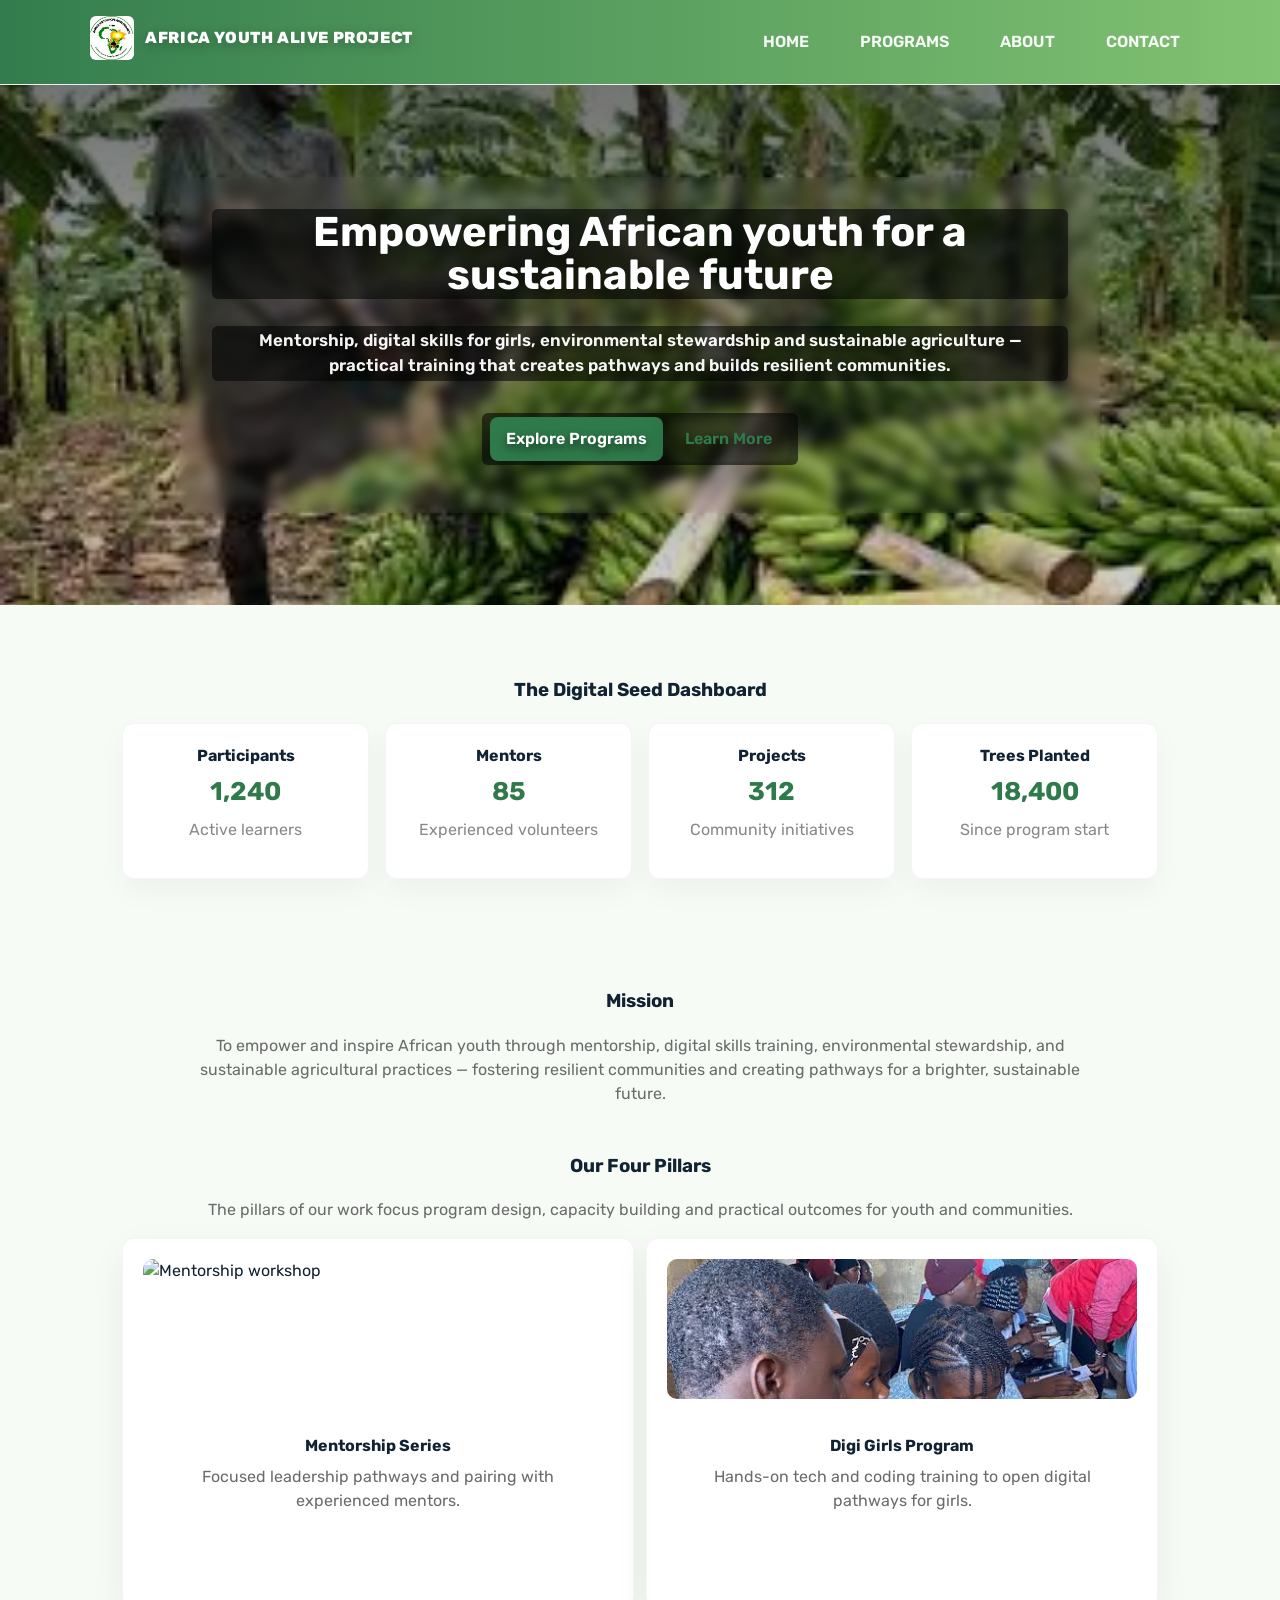
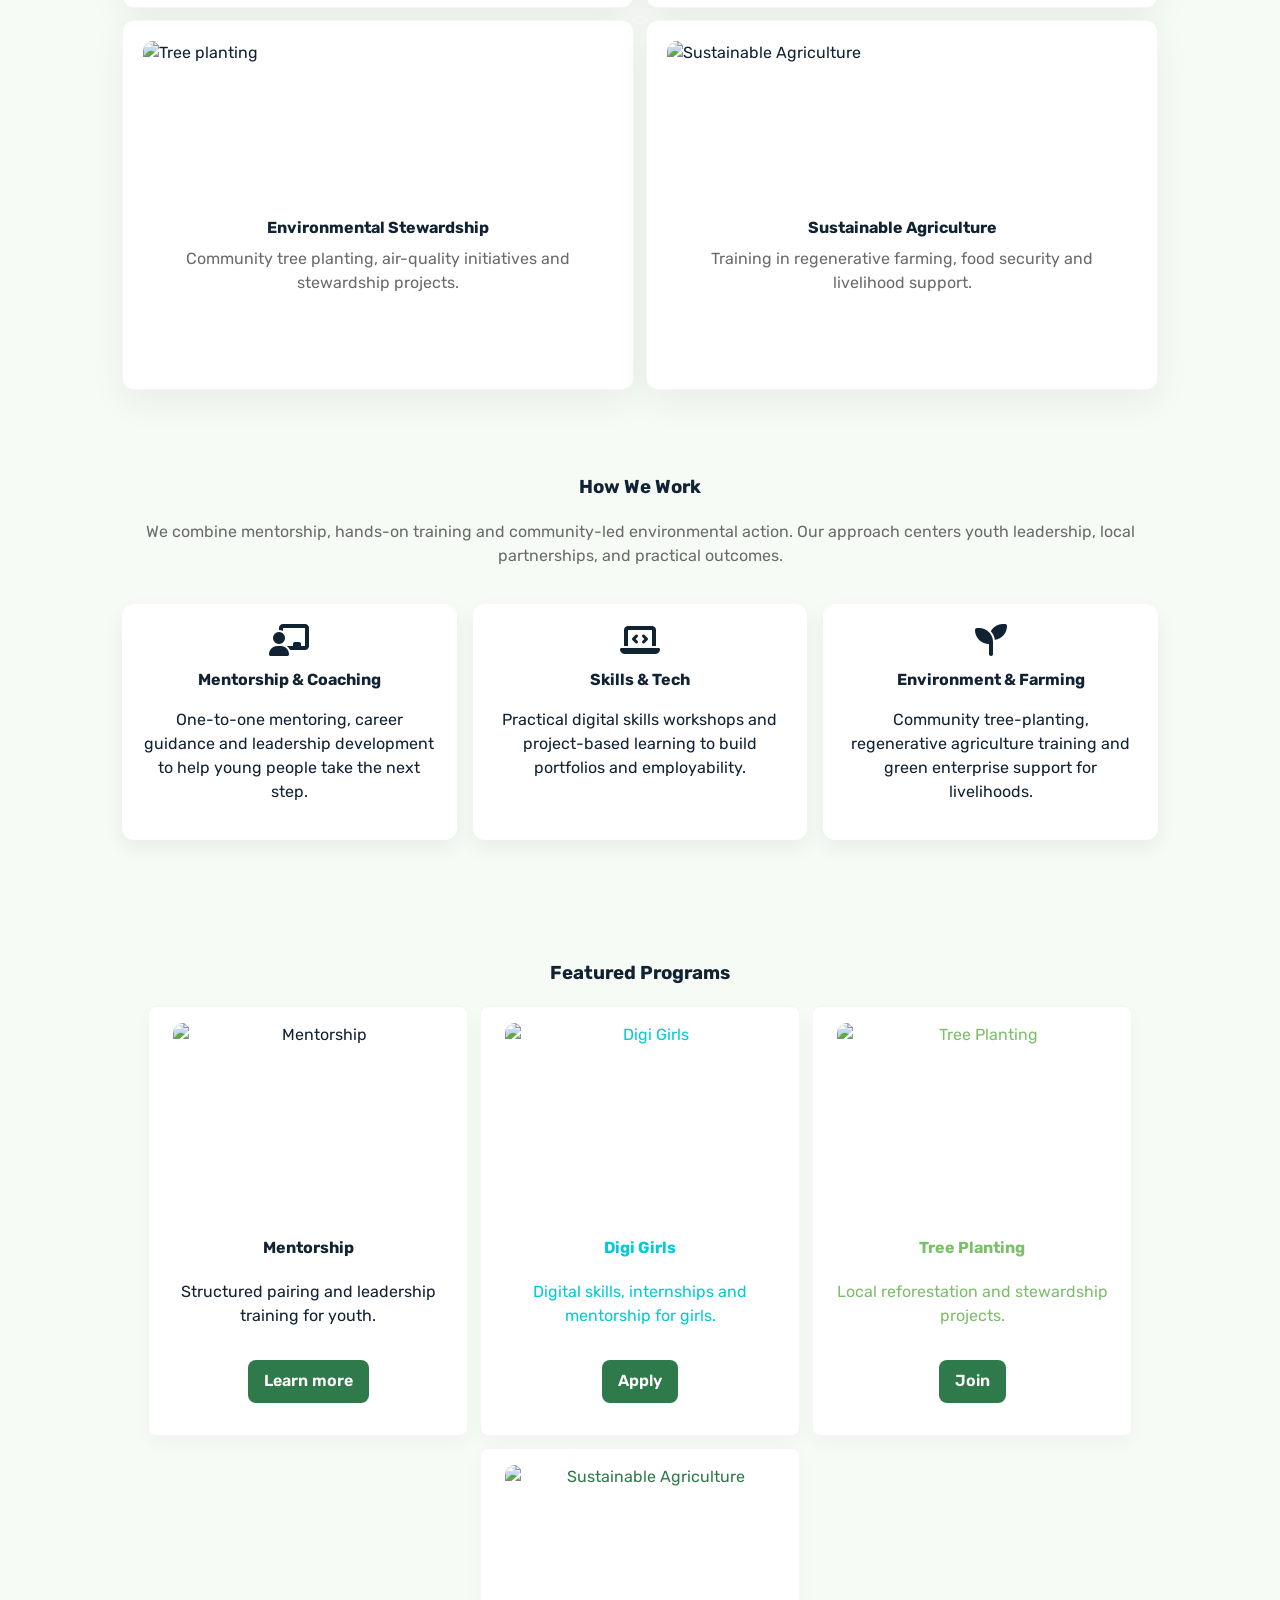
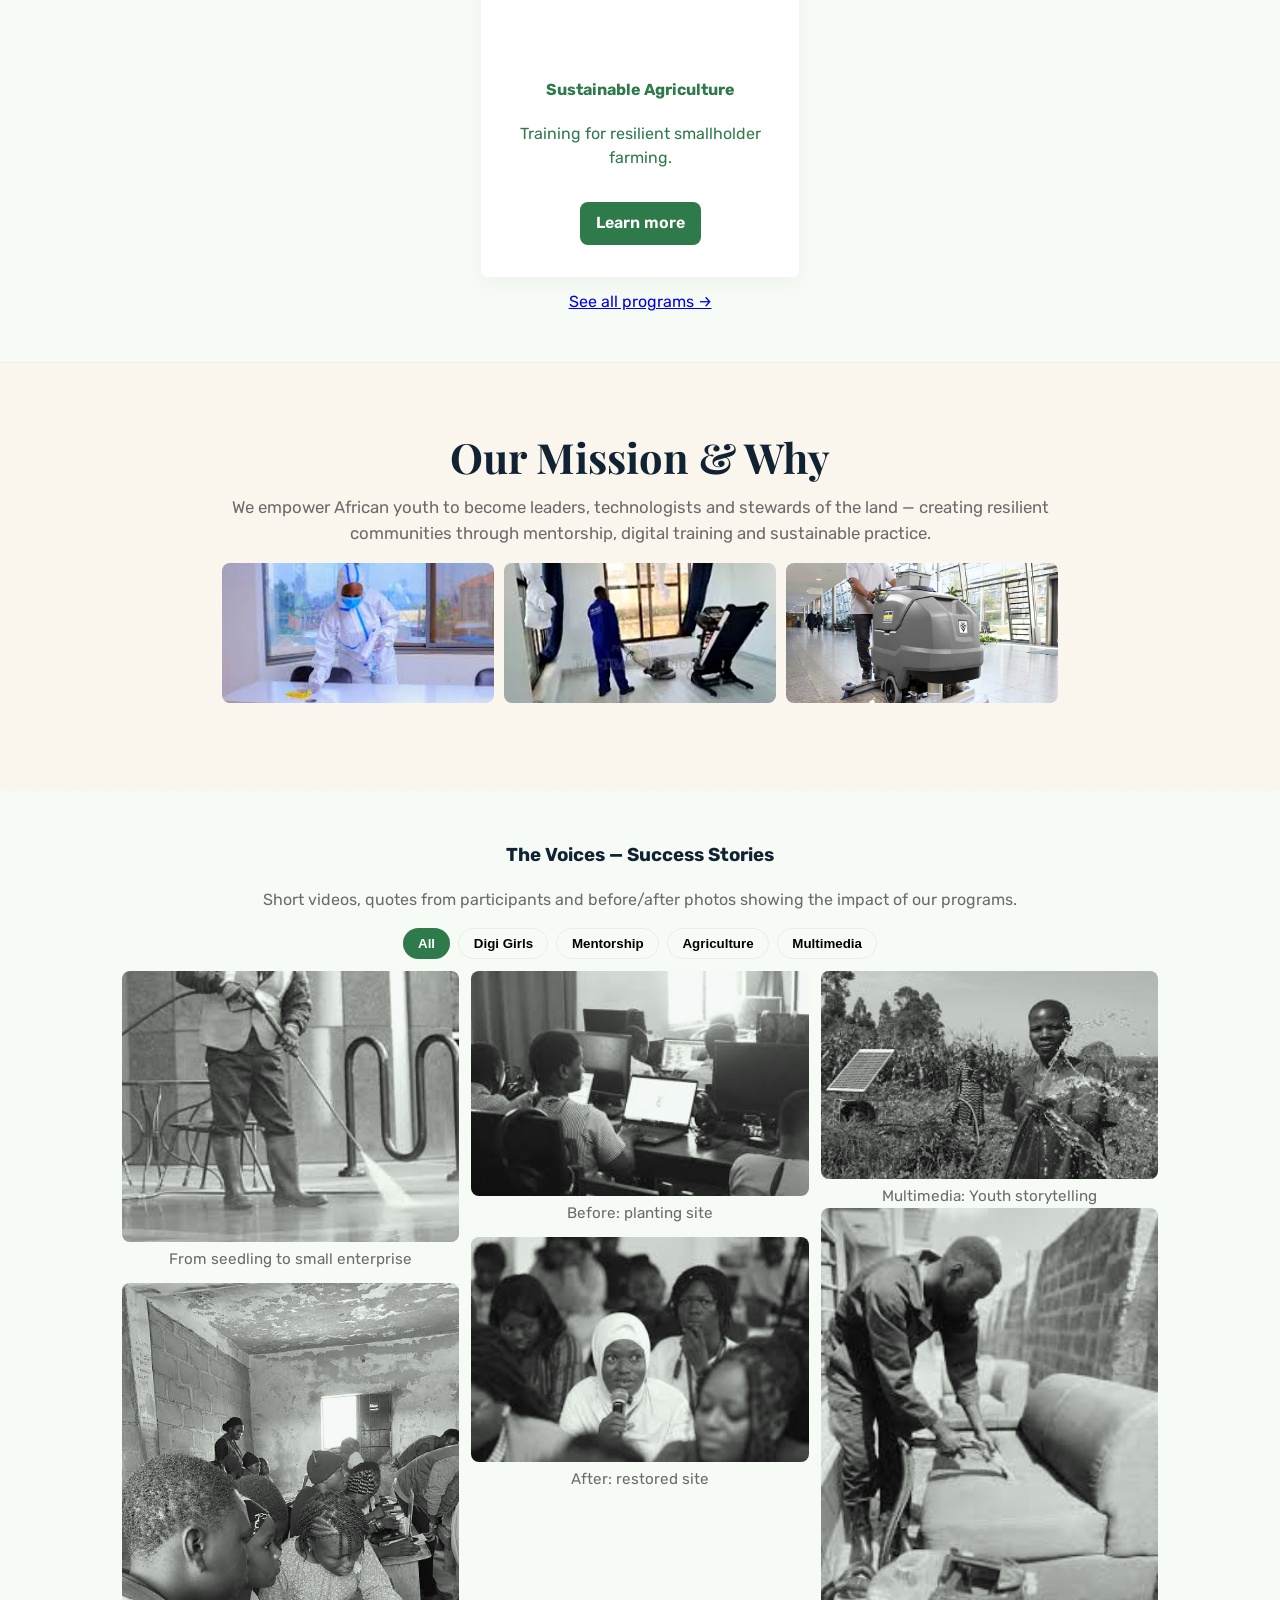
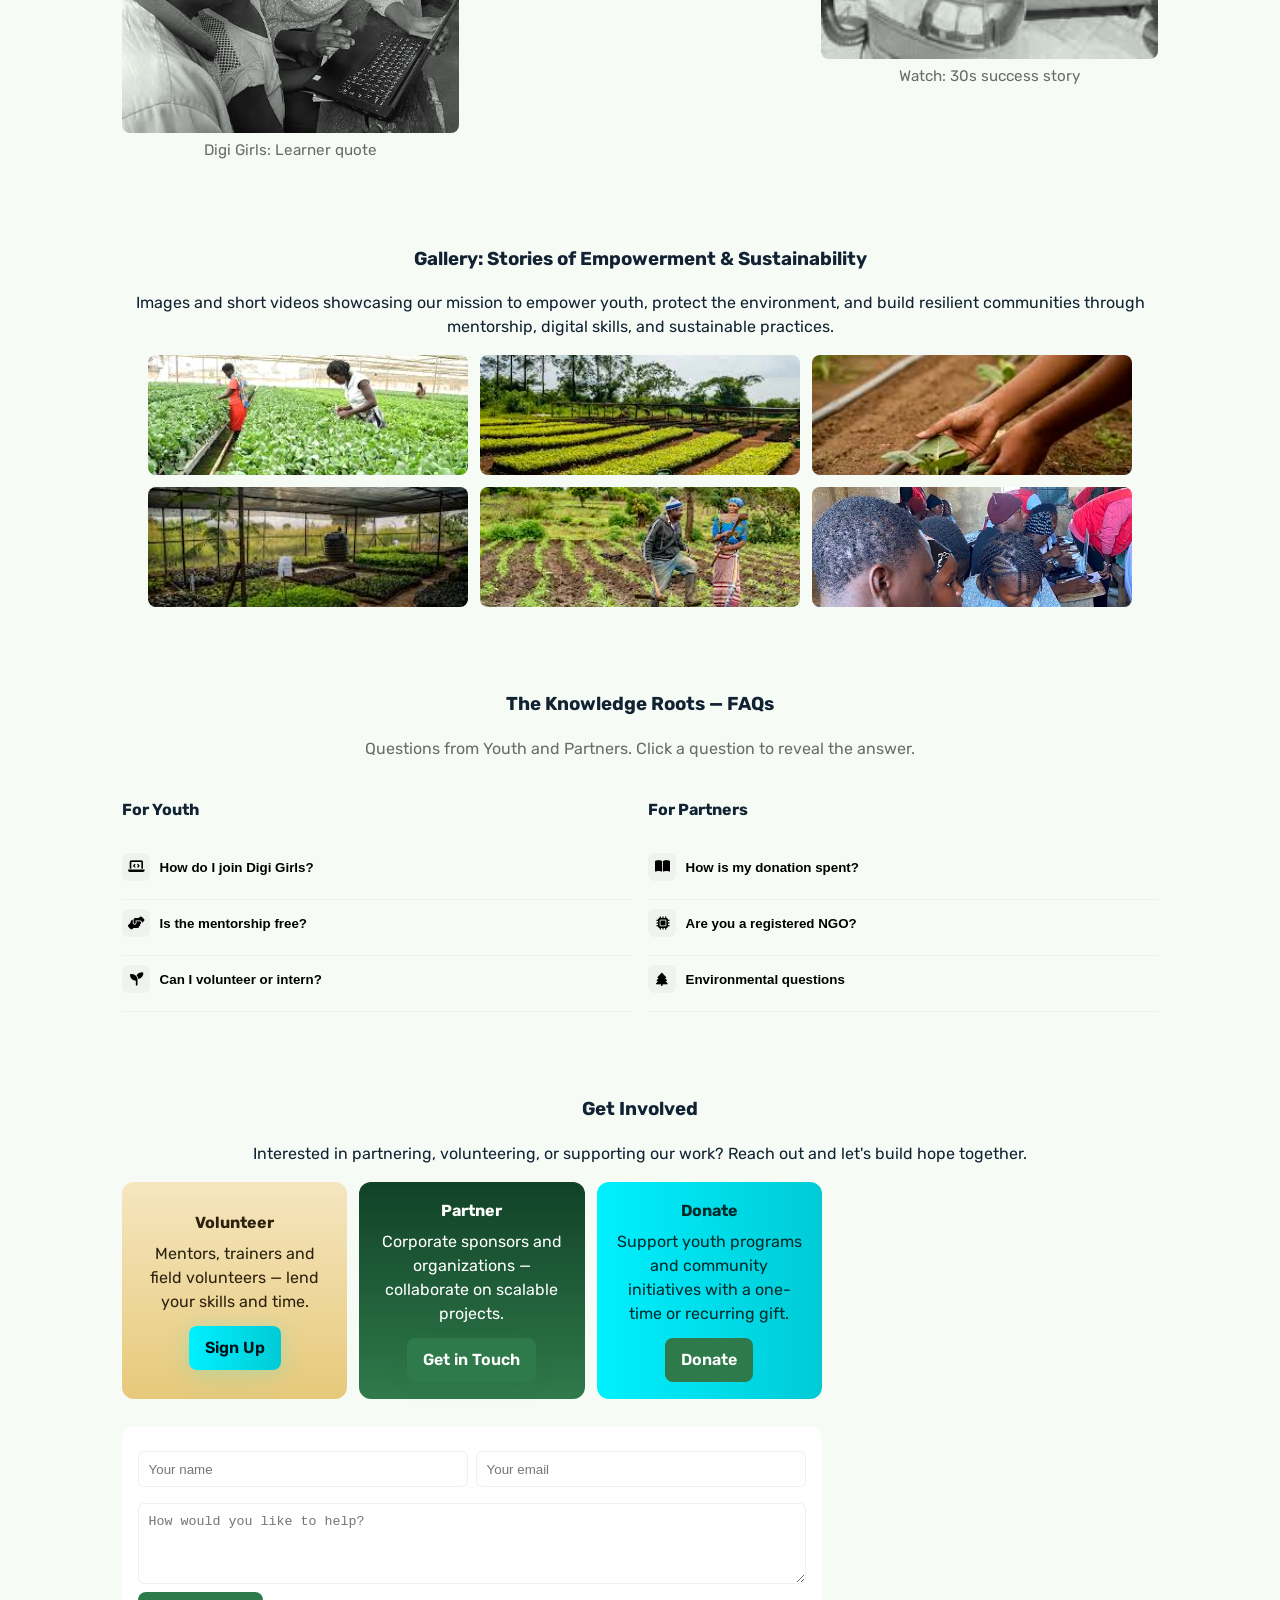
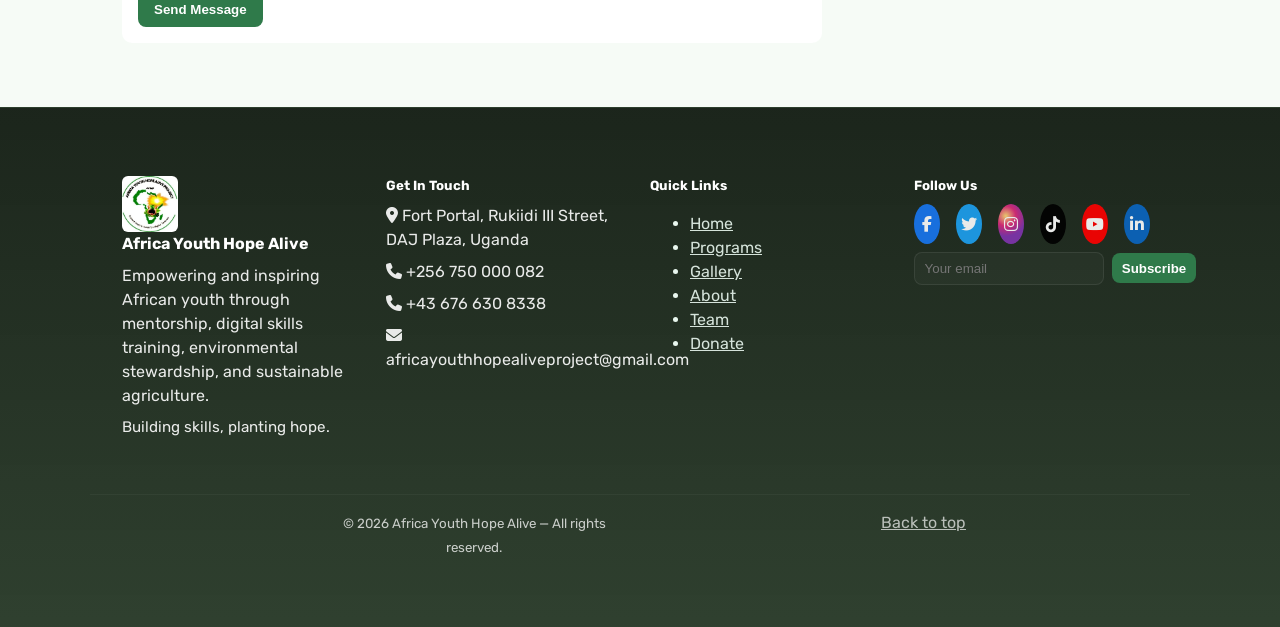
==== commit 903b0d7a: "Save recent changes" ====
--- a/index.html
+++ b/index.html
@@ -56,7 +56,7 @@
         <p class="lead" style="text-align:center;margin-bottom:1rem">The pillars of our work focus program design, capacity building and practical outcomes for youth and communities.</p>
         <div class="pillars-grid">
           <article class="pillar-card">
-            <div class="pillar-media"><img src="assets/images/images-12.jpg" alt="Mentorship workshop"/></div>
+            <div class="pillar-media"><img src="d:\africayouth\assets\images\download-12.jpg" alt="Mentorship workshop"/></div>
             <div class="pillar-body">
               <h4>Mentorship Series</h4>
               <p>Focused leadership pathways and pairing with experienced mentors.</p>
@@ -72,7 +72,7 @@
             </div>
           </article>
           <article class="pillar-card">
-            <div class="pillar-media"><img src="assets/images/images-16.jpg" alt="Tree planting"/></div>
+            <div class="pillar-media"><img src="d:\africayouth\assets\images\images-4.jpg" alt="Tree planting"/></div>
             <div class="pillar-body">
               <h4>Environmental Stewardship</h4>
               <p>Community tree planting, air-quality initiatives and stewardship projects.</p>
@@ -80,7 +80,7 @@
             </div>
           </article>
           <article class="pillar-card">
-            <div class="pillar-media"><img src="assets/images/GiXoKyMaoAA73Vi.jpg" alt="Sustainable Agriculture"/></div>
+            <div class="pillar-media"><img src="d:\africayouth\assets\images\download-5.jpg" alt="Sustainable Agriculture"/></div>
             <div class="pillar-body">
               <h4>Sustainable Agriculture</h4>
               <p>Training in regenerative farming, food security and livelihood support.</p>
@@ -116,10 +116,10 @@
     <section class="programs-preview container">
       <h3>Featured Programs</h3>
       <div class="row cards">
-        <div class="col"><article class="card seed-card accent-default"><img class="featured-image" src="assets/images/1000274096-1-532x400.jpg" alt="Mentorship" /><h4>Mentorship</h4><p>Structured pairing and leadership training for youth.</p><p><a class="btn" href="mentorship.html">Learn more</a></p></article></div>
-        <div class="col"><article class="card seed-card accent-cyan"><img class="featured-image" src="assets/images/digi-girls/WhatsApp Image 2026-04-26 at 10.16.02.jpeg" alt="Digi Girls" /><h4>Digi Girls</h4><p>Digital skills, internships and mentorship for girls.</p><p><a class="btn" href="digi-girls.html">Apply</a></p></article></div>
-        <div class="col"><article class="card seed-card accent-earth"><img class="featured-image" src="assets/images/download-2.jpg" alt="Tree Planting" /><h4>Tree Planting</h4><p>Local reforestation and stewardship projects.</p><p><a class="btn" href="tree-planting.html">Join</a></p></article></div>
-        <div class="col"><article class="card seed-card accent-green"><img class="featured-image" src="assets/images/download-4.jpg" alt="Sustainable Agriculture" /><h4>Sustainable Agriculture</h4><p>Training for resilient smallholder farming.</p><p><a class="btn" href="sustainable-agriculture.html">Learn more</a></p></article></div>
+        <div class="col"><article class="card seed-card accent-default"><img class="featured-image" src="d:\africayouth\assets\images\images-15.jpg" alt="Mentorship" /><h4>Mentorship</h4><p>Structured pairing and leadership training for youth.</p><p><a class="btn" href="mentorship.html">Learn more</a></p></article></div>
+        <div class="col"><article class="card seed-card accent-cyan"><img class="featured-image" src="d:\africayouth\assets\images\digi-girls\WhatsApp Image 2026-04-26 at 10.16.02.jpeg" alt="Digi Girls" /><h4>Digi Girls</h4><p>Digital skills, internships and mentorship for girls.</p><p><a class="btn" href="digi-girls.html">Apply</a></p></article></div>
+        <div class="col"><article class="card seed-card accent-earth"><img class="featured-image" src="d:\africayouth\assets\images\download-14.jpg" alt="Tree Planting" /><h4>Tree Planting</h4><p>Local reforestation and stewardship projects.</p><p><a class="btn" href="tree-planting.html">Join</a></p></article></div>
+        <div class="col"><article class="card seed-card accent-green"><img class="featured-image" src="d:\africayouth\assets\images\download-4.jpg" alt="Sustainable Agriculture" /><h4>Sustainable Agriculture</h4><p>Training for resilient smallholder farming.</p><p><a class="btn" href="sustainable-agriculture.html">Learn more</a></p></article></div>
       </div>
       <p class="more"><a href="programs.html">See all programs →</a></p>
     </section>
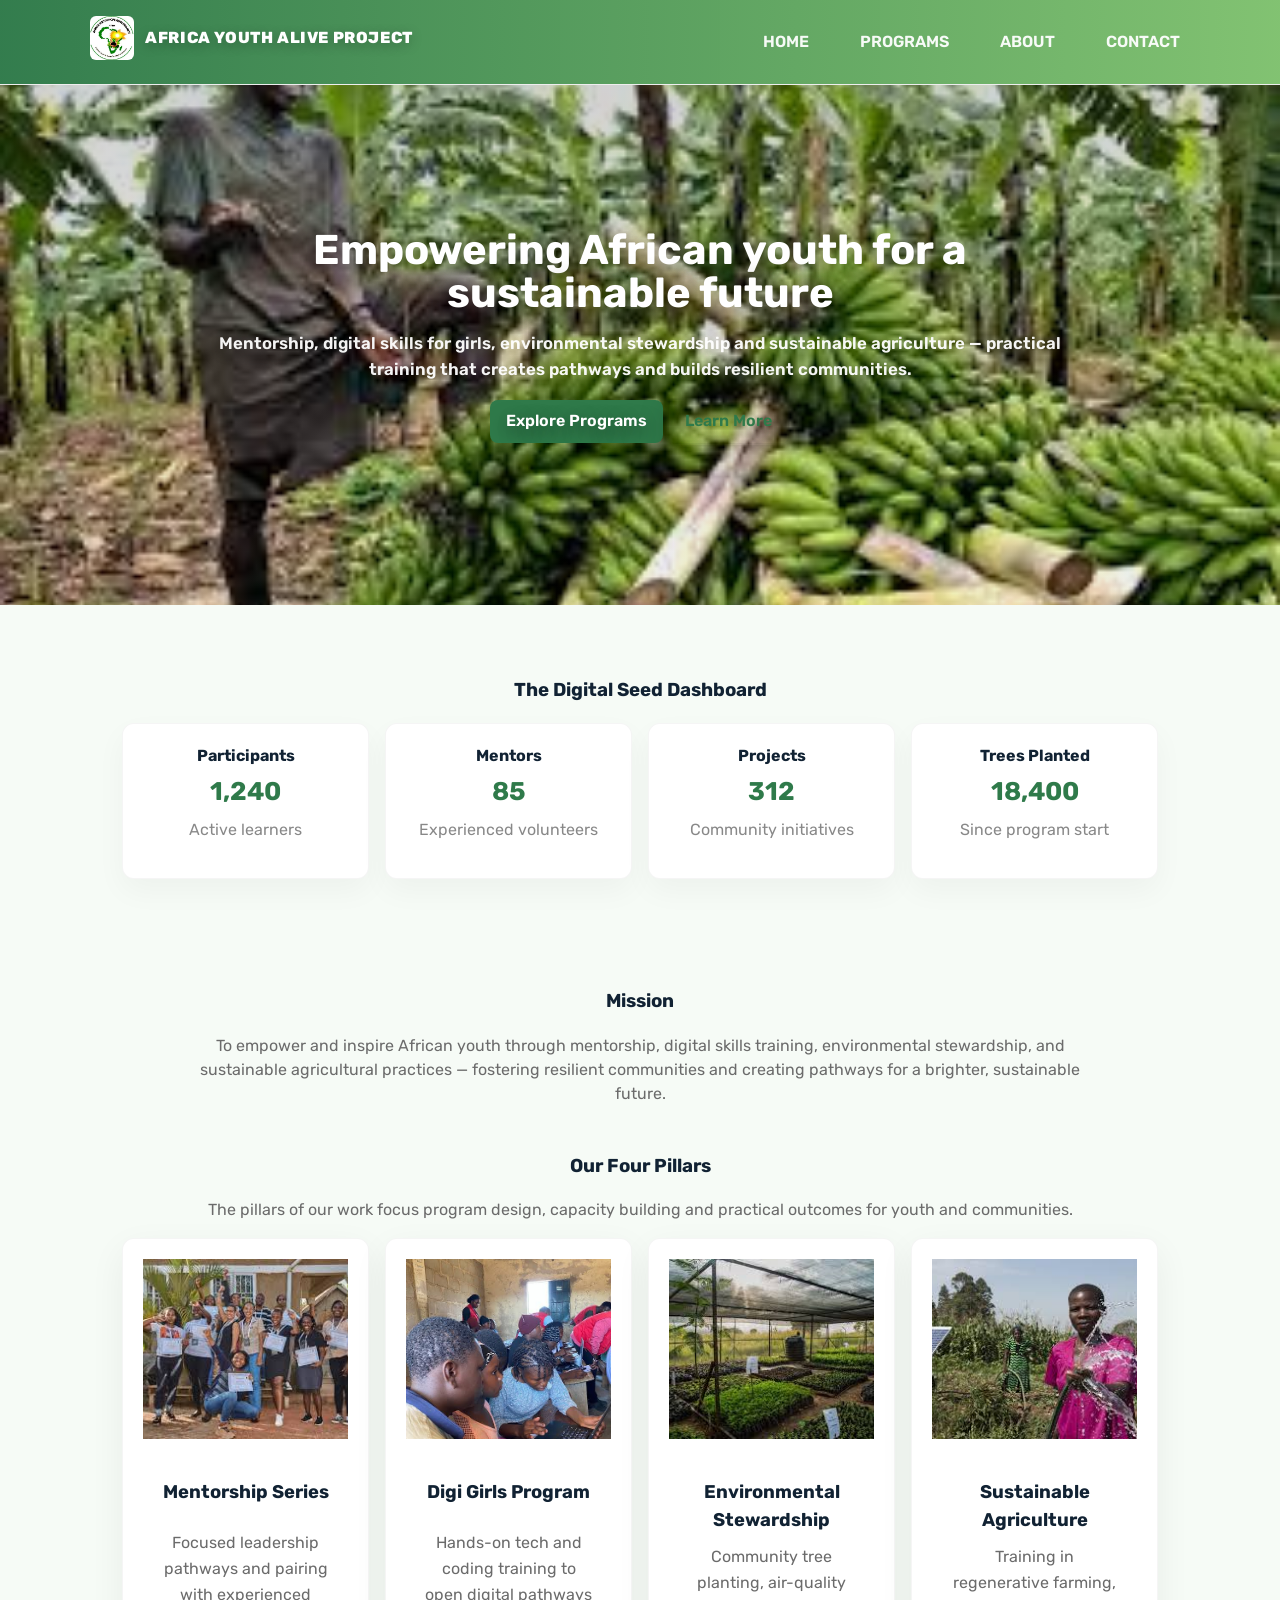
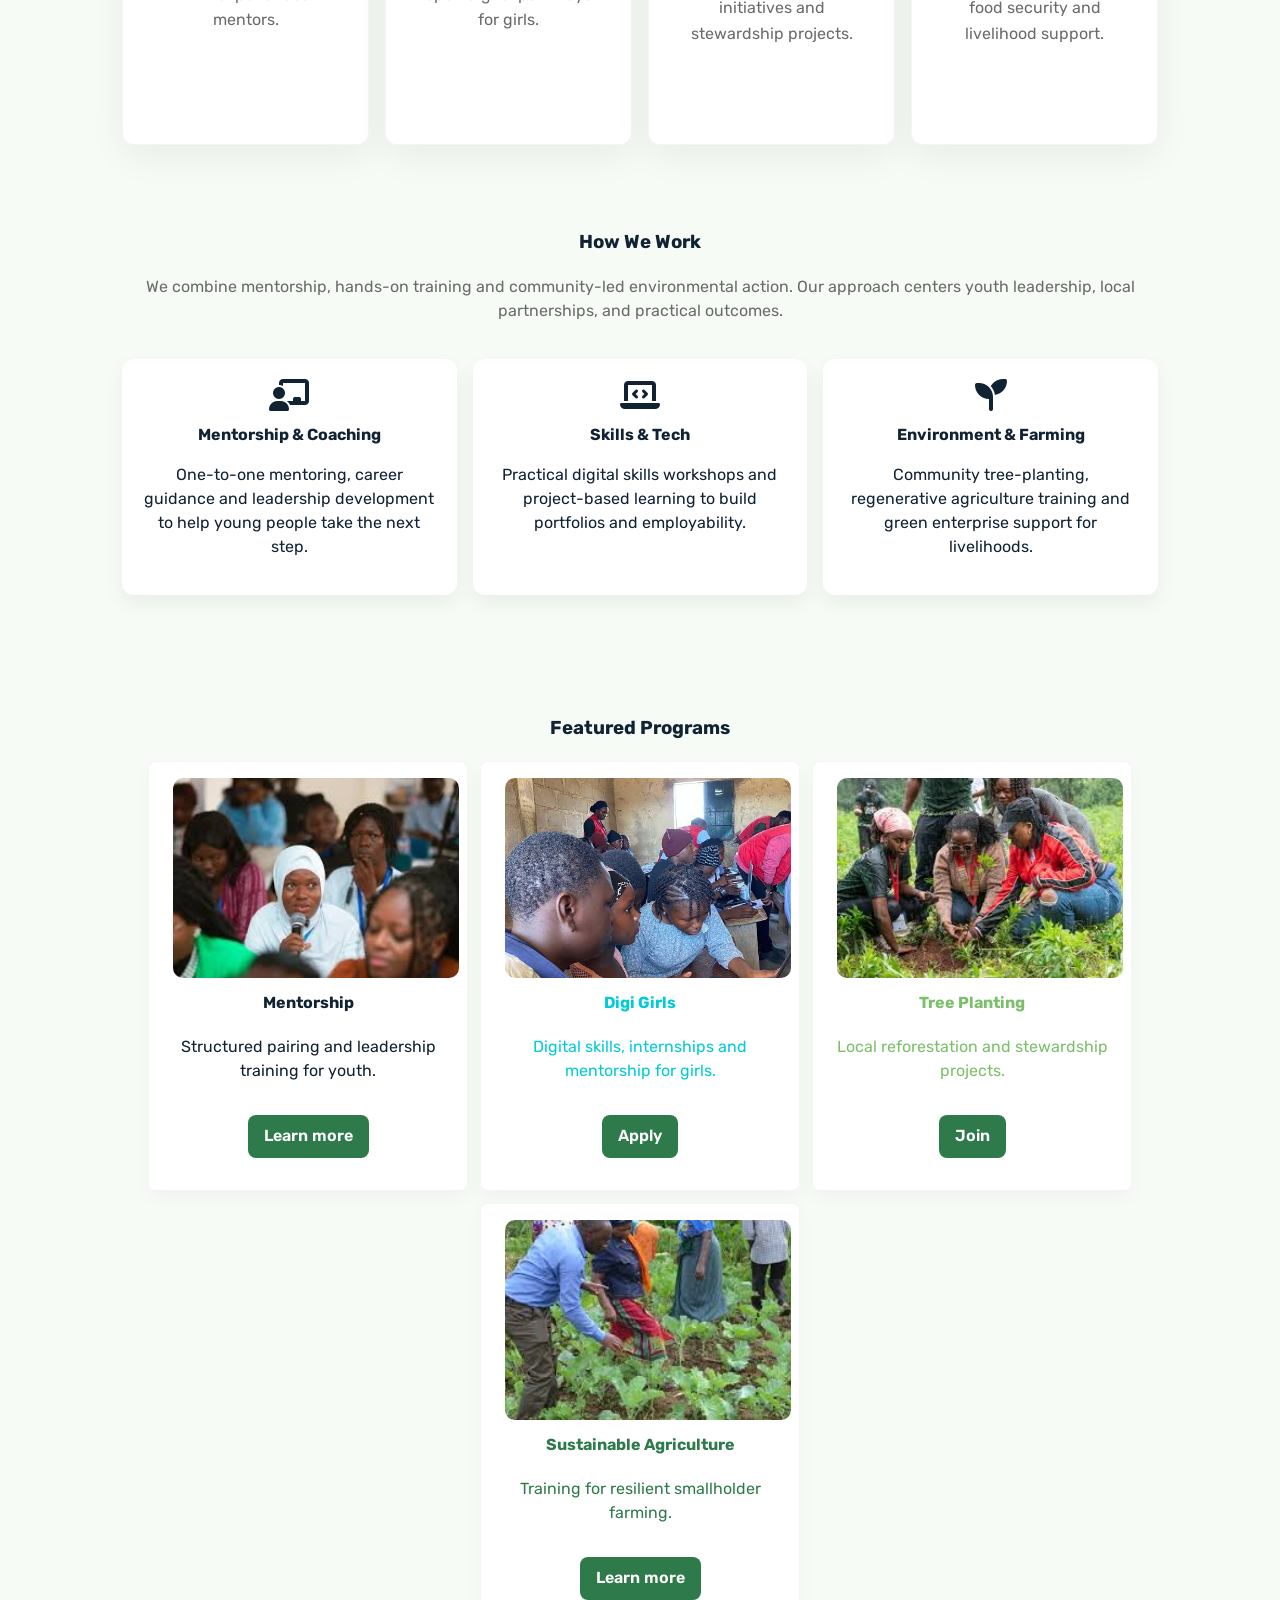
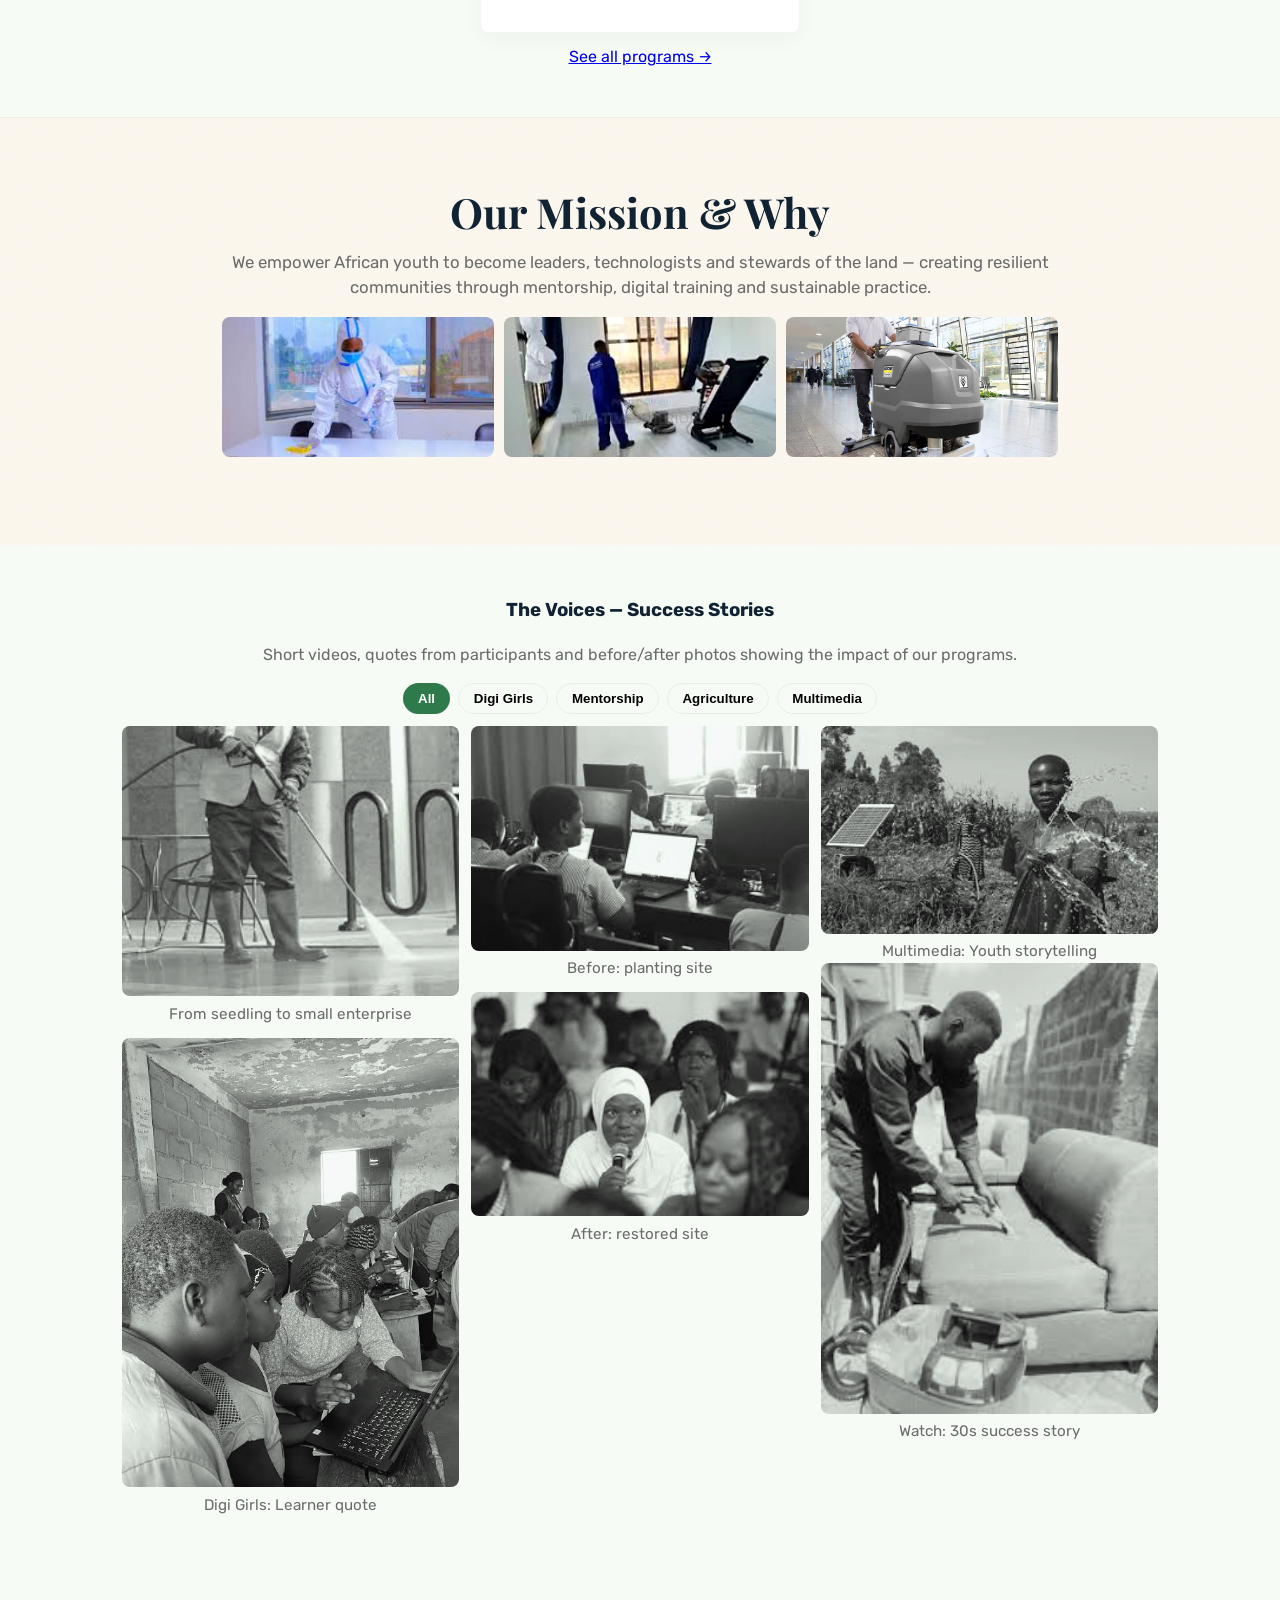
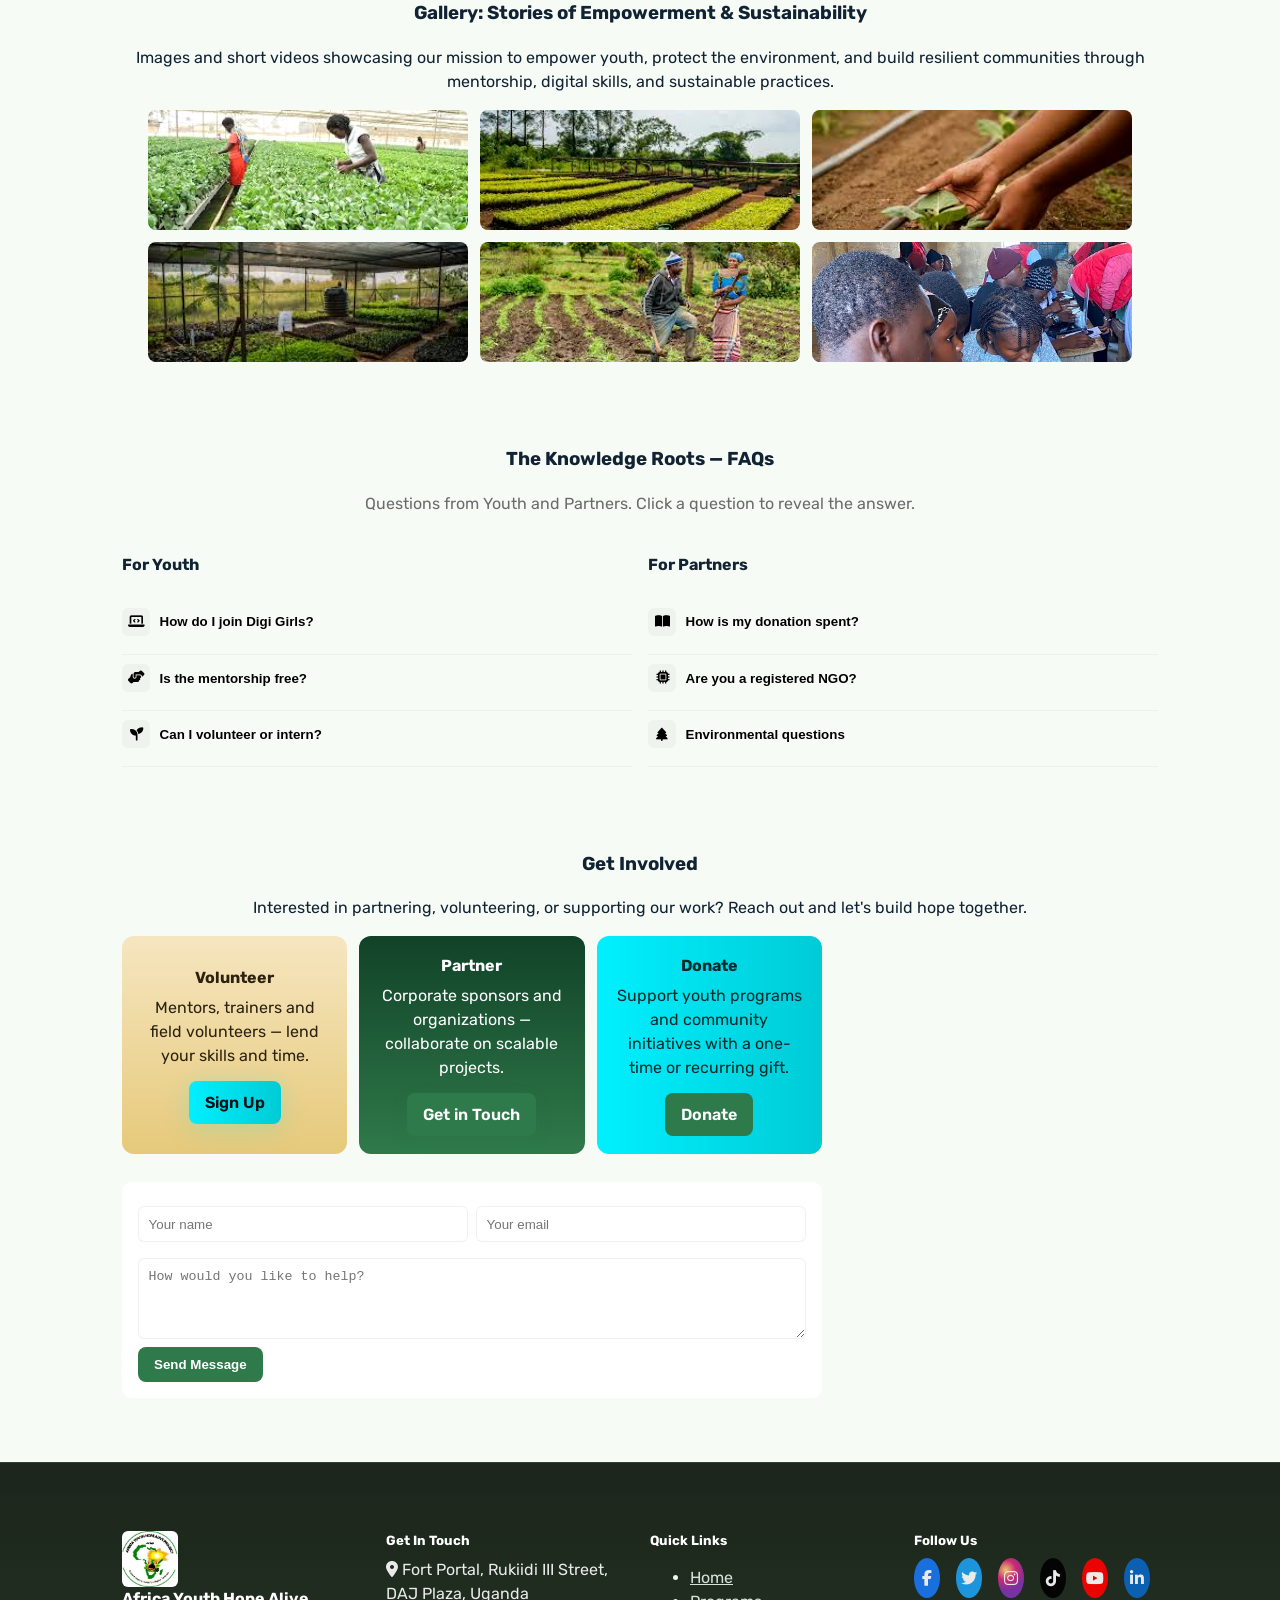
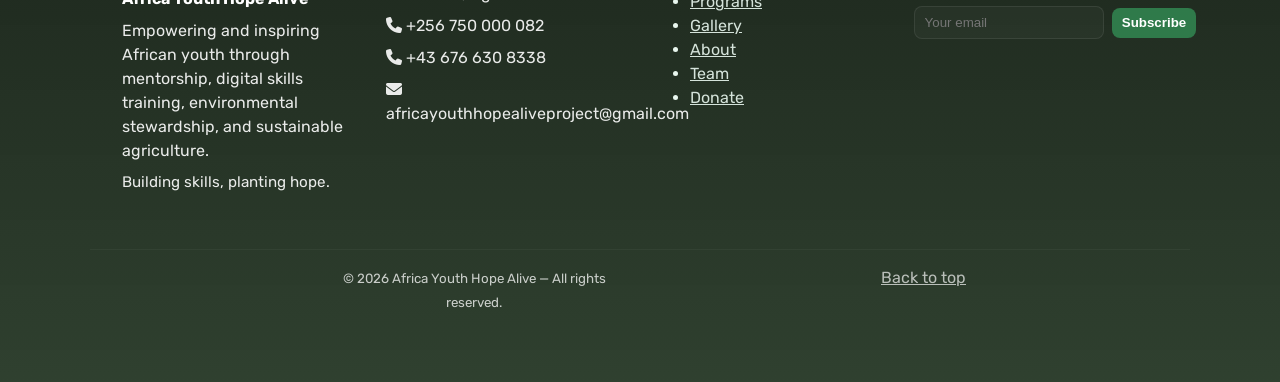
==== commit a3723b9d: "Update Africa Youth website" ====
--- a/index.html
+++ b/index.html
@@ -56,7 +56,7 @@
         <p class="lead" style="text-align:center;margin-bottom:1rem">The pillars of our work focus program design, capacity building and practical outcomes for youth and communities.</p>
         <div class="pillars-grid">
           <article class="pillar-card">
-            <div class="pillar-media"><img src="d:\africayouth\assets\images\download-12.jpg" alt="Mentorship workshop"/></div>
+            <div class="pillar-media"><img src="assets/images/download-12.jpg" alt="Mentorship workshop"/></div>
             <div class="pillar-body">
               <h4>Mentorship Series</h4>
               <p>Focused leadership pathways and pairing with experienced mentors.</p>
@@ -64,7 +64,7 @@
             </div>
           </article>
           <article class="pillar-card">
-            <div class="pillar-media"><img src="assets/images/digi-girls/WhatsApp Image 2026-04-26 at 10.16.02.jpeg" alt="Digi Girls"/></div>
+            <div class="pillar-media"><img src="assets/images/digi-girls/WhatsApp%20Image%202026-04-26%20at%2010.16.02.jpeg" alt="Digi Girls"/></div>
             <div class="pillar-body">
               <h4>Digi Girls Program</h4>
               <p>Hands-on tech and coding training to open digital pathways for girls.</p>
@@ -72,7 +72,7 @@
             </div>
           </article>
           <article class="pillar-card">
-            <div class="pillar-media"><img src="d:\africayouth\assets\images\images-4.jpg" alt="Tree planting"/></div>
+            <div class="pillar-media"><img src="assets/images/images-4.jpg" alt="Tree planting"/></div>
             <div class="pillar-body">
               <h4>Environmental Stewardship</h4>
               <p>Community tree planting, air-quality initiatives and stewardship projects.</p>
@@ -80,7 +80,7 @@
             </div>
           </article>
           <article class="pillar-card">
-            <div class="pillar-media"><img src="d:\africayouth\assets\images\download-5.jpg" alt="Sustainable Agriculture"/></div>
+            <div class="pillar-media"><img src="assets/images/download-5.jpg" alt="Sustainable Agriculture"/></div>
             <div class="pillar-body">
               <h4>Sustainable Agriculture</h4>
               <p>Training in regenerative farming, food security and livelihood support.</p>
@@ -115,11 +115,11 @@
 
     <section class="programs-preview container">
       <h3>Featured Programs</h3>
-      <div class="row cards">
-        <div class="col"><article class="card seed-card accent-default"><img class="featured-image" src="d:\africayouth\assets\images\images-15.jpg" alt="Mentorship" /><h4>Mentorship</h4><p>Structured pairing and leadership training for youth.</p><p><a class="btn" href="mentorship.html">Learn more</a></p></article></div>
-        <div class="col"><article class="card seed-card accent-cyan"><img class="featured-image" src="d:\africayouth\assets\images\digi-girls\WhatsApp Image 2026-04-26 at 10.16.02.jpeg" alt="Digi Girls" /><h4>Digi Girls</h4><p>Digital skills, internships and mentorship for girls.</p><p><a class="btn" href="digi-girls.html">Apply</a></p></article></div>
-        <div class="col"><article class="card seed-card accent-earth"><img class="featured-image" src="d:\africayouth\assets\images\download-14.jpg" alt="Tree Planting" /><h4>Tree Planting</h4><p>Local reforestation and stewardship projects.</p><p><a class="btn" href="tree-planting.html">Join</a></p></article></div>
-        <div class="col"><article class="card seed-card accent-green"><img class="featured-image" src="d:\africayouth\assets\images\download-4.jpg" alt="Sustainable Agriculture" /><h4>Sustainable Agriculture</h4><p>Training for resilient smallholder farming.</p><p><a class="btn" href="sustainable-agriculture.html">Learn more</a></p></article></div>
+      <div class="row c.ards">
+        <div class="col"><article class="card seed-card accent-default"><img class="featured-image" src="assets/images/images-15.jpg" alt="Mentorship" /><h4>Mentorship</h4><p>Structured pairing and leadership training for youth.</p><p><a class="btn" href="mentorship.html">Learn more</a></p></article></div>
+        <div class="col"><article class="card seed-card accent-cyan"><img class="featured-image" src="assets/images/digi-girls/WhatsApp%20Image%202026-04-26%20at%2010.16.02.jpeg" alt="Digi Girls" /><h4>Digi Girls</h4><p>Digital skills, internships and mentorship for girls.</p><p><a class="btn" href="digi-girls.html">Apply</a></p></article></div>
+        <div class="col"><article class="card seed-card accent-earth"><img class="featured-image" src="assets/images/download-14.jpg" alt="Tree Planting" /><h4>Tree Planting</h4><p>Local reforestation and stewardship projects.</p><p><a class="btn" href="tree-planting.html">Join</a></p></article></div>
+        <div class="col"><article class="card seed-card accent-green"><img class="featured-image" src="assets/images/download-4.jpg" alt="Sustainable Agriculture" /><h4>Sustainable Agriculture</h4><p>Training for resilient smallholder farming.</p><p><a class="btn" href="sustainable-agriculture.html">Learn more</a></p></article></div>
       </div>
       <p class="more"><a href="programs.html">See all programs →</a></p>
     </section>
@@ -132,7 +132,7 @@
             <div class="gallery">
             <div><img class="duotone" loading="lazy" data-media="assets/images/images-9.jpg" src="assets/images/images-9.jpg" alt="team field 1"/></div>
             <div><img class="duotone" loading="lazy" data-media="assets/images/images-10.jpg" src="assets/images/images-10.jpg" alt="team field 2"/></div>
-            <div><img class="duotone" loading="lazy" data-media="assets/images/digi-girls/WhatsApp Image 2026-04-26 at 10.16.00.jpeg" src="assets/images/digi-girls/WhatsApp Image 2026-04-26 at 10.16.00.jpeg" alt="field team"/></div>
+            <div><img class="duotone" loading="lazy" data-media="assets/images/digi-girls/WhatsApp%20Image%202026-04-26%20at%2010.16.00.jpeg" src="assets/images/digi-girls/WhatsApp%20Image%202026-04-26%20at%2010.16.00.jpeg" alt="field team"/></div>
           </div>
         </div>
       </div>
@@ -150,7 +150,7 @@
       </div>
       <div class="success-masonry" aria-live="polite">
         <article class="m-item m-large" data-category="agri"><img class="duotone" loading="lazy" src="assets/images/images-11.jpg" alt="Community nursery"/><p class="caption">From seedling to small enterprise</p></article>
-        <article class="m-item m-small" data-category="digi"><img class="duotone" loading="lazy" src="assets/images/digi-girls/WhatsApp Image 2026-04-26 at 10.16.02.jpeg" alt="Digi Girls testimonial"/><p class="caption">Digi Girls: Learner quote</p></article>
+        <article class="m-item m-small" data-category="digi"><img class="duotone" loading="lazy" src="assets/images/digi-girls/WhatsApp%20Image%202026-04-26%20at%2010.16.02.jpeg" alt="Digi Girls testimonial"/><p class="caption">Digi Girls: Learner quote</p></article>
         <article class="m-item m-medium" data-category="agri"><img class="duotone" loading="lazy" src="assets/images/images-14.jpg" alt="planting before"/><p class="caption">Before: planting site</p></article>
         <article class="m-item m-medium" data-category="agri"><img class="duotone" loading="lazy" src="assets/images/images-15.jpg" alt="planting after"/><p class="caption">After: restored site</p></article>
         <article class="m-item m-small" data-category="multimedia"><img class="duotone" loading="lazy" src="assets/images/download-5.jpg" alt="multimedia clip"/><p class="caption">Multimedia: Youth storytelling</p></article>
@@ -167,7 +167,7 @@
         <div class="col"><img class="duotone" loading="lazy" data-media="assets/images/images-3.jpg" src="assets/images/images-3.jpg" alt="gallery 3" /></div>
         <div class="col"><img class="duotone" loading="lazy" data-media="assets/images/images-4.jpg" src="assets/images/images-4.jpg" alt="gallery 4" /></div>
         <div class="col"><img class="duotone" loading="lazy" data-media="assets/images/images-5.jpg" src="assets/images/images-5.jpg" alt="gallery 5" /></div>
-        <div class="col"><img class="duotone" loading="lazy" data-media="assets/images/digi-girls/WhatsApp Image 2026-04-26 at 10.16.02.jpeg" src="assets/images/digi-girls/WhatsApp Image 2026-04-26 at 10.16.02.jpeg" alt="sample video placeholder" /></div>
+        <div class="col"><img class="duotone" loading="lazy" data-media="assets/images/digi-girls/WhatsApp%20Image%202026-04-26%20at%2010.16.02.jpeg" src="assets/images/digi-girls/WhatsApp%20Image%202026-04-26%20at%2010.16.02.jpeg" alt="sample video placeholder" /></div>
       </div>
     </section>
 
--- a/css/styles.css
+++ b/css/styles.css
@@ -41,7 +41,7 @@
 .site-header{position:sticky;top:0;z-index:60}
 .site-header.scrolled{box-shadow:0 6px 18px rgba(10,20,10,0.12)}
 .hero{position:relative;min-height:520px;display:flex;align-items:center;padding:0}
-.hero::before{content:'';position:absolute;inset:0;background:linear-gradient(180deg,rgba(4,8,6,0.5),rgba(4,8,6,0.18));z-index:1}
+.hero::before{content:'';position:absolute;inset:0;background:linear-gradient(180deg,rgba(4,8,6,0.18),rgba(4,8,6,0.06));z-index:1}
 .hero-inner{position:relative;z-index:2;padding:4rem 0}
 
 /* Improve perceived image quality site-wide and ensure vivid hero text */
@@ -51,7 +51,7 @@
 
 /* Hero overlay for strong text contrast over background images */
 .hero{position:relative;background-size:cover;background-position:center}
-.hero::before{content:'';position:absolute;inset:0;background:linear-gradient(180deg,rgba(4,8,6,0.56),rgba(4,8,6,0.18));pointer-events:none;z-index:1}
+.hero::before{content:'';position:absolute;inset:0;background:linear-gradient(180deg,rgba(4,8,6,0.18),rgba(4,8,6,0.06));pointer-events:none;z-index:1}
 .hero .hero-inner,.hero .hero-overlay{position:relative;z-index:2}
 .hero .hero-overlay h1,.hero .hero-overlay h2{color:#fff;text-shadow:0 8px 28px rgba(0,0,0,0.65);line-height:1.03}
   .hero .lead{color:#ffffff;font-weight:600;text-shadow:0 8px 26px rgba(0,0,0,0.72)}
@@ -74,14 +74,16 @@
 .background-profile .profile-card .profile-quote::first-letter{float:left;font-size:4.2rem;line-height:0.72;margin-right:.5rem;color:var(--savannah-gold);font-weight:700;text-shadow:0 6px 18px rgba(0,0,0,0.6)}
 @media(max-width:720px){.background-profile .profile-card{padding:1.25rem}.background-profile .profile-card .profile-quote::first-letter{font-size:3rem}}
 
-/* Improve text visibility on hero and key headings */
+/* Improve text visibility on hero and key headings
+   - remove boxed backgrounds so hero images show clearly
+   - keep strong text color and shadow for contrast */
 .hero h1, .hero h2, .hero .lead, .hero p, .hero .hero-content * {
-  background: rgba(4,8,6,0.6);
-  display: inline-block;
-  padding: 0.15rem 0.5rem;
-  border-radius: 6px;
+  background: transparent;
+  display: block;
+  padding: 0;
+  border-radius: 0;
   color: #ffffff;
-  text-shadow: 0 4px 10px rgba(0,0,0,0.6);
+  text-shadow: 0 6px 18px rgba(0,0,0,0.55);
 }
 
 /* Reusable utility for applying a dark, semi-opaque text background */
@@ -158,7 +160,7 @@
 .hero-slider{position:relative;overflow:hidden;border-radius:12px}
 .hero-slide{min-height:340px;display:flex;align-items:center;padding:2rem;background-size:cover;background-position:center;transition:transform .6s ease,opacity .6s ease;opacity:0;transform:translateX(20px)}
 .hero-slide.active{opacity:1;transform:none}
-.hero-overlay{max-width:920px;margin:0 auto;text-align:center;padding:2rem;border-radius:12px;background:rgba(255,255,255,0.02);backdrop-filter:blur(6px);color:#fff}
+.hero-overlay{max-width:920px;margin:0 auto;text-align:center;padding:2rem;border-radius:12px;background:transparent;backdrop-filter:none;color:#fff}
 .hero-overlay h1{font-size:2.6rem;margin:0 0 .6rem}
 .hero-overlay .lead{font-size:1.05rem;opacity:0.95}
 .hero-controls{position:absolute;left:0;right:0;top:50%;transform:translateY(-50%);display:flex;justify-content:space-between;padding:0 1rem}
@@ -567,17 +569,27 @@
 }
 
 /* Pillars grid (interactive cards) */
-.pillars-grid{display:grid;grid-template-columns:repeat(2,1fr);gap:12px;margin-top:0.6rem}
-.pillar-card{background:var(--card);border-radius:12px;overflow:hidden;display:flex;flex-direction:column;transition:transform .18s ease,box-shadow .18s ease;position:relative}
-.pillar-card:hover{transform:translateY(-6px);box-shadow:0 20px 40px rgba(12,24,12,0.08)}
-.pillar-media img{width:100%;height:140px;object-fit:cover;display:block}
-.pillar-body{padding:0.9rem}
-.pillar-body h4{margin:.25rem 0 .45rem}
-.pillar-body p{margin:0 0 .8rem;color:var(--muted)}
-.pillar-link{opacity:0;transform:translateY(6px);transition:opacity .22s ease,transform .22s ease;display:inline-block}
+.pillars-grid{display:grid;grid-template-columns:repeat(4,1fr);gap:1rem;margin-top:0.8rem;align-items:stretch}
+.pillar-card{background:var(--card);border-radius:12px;overflow:hidden;display:flex;flex-direction:column;transition:transform .18s ease,box-shadow .18s ease;position:relative;min-height:420px}
+.pillar-card:hover{transform:translateY(-6px);box-shadow:0 22px 48px rgba(12,24,12,0.10)}
+.pillar-media img{width:100%;height:260px;object-fit:cover;display:block;border-radius:0}
+.pillar-body{padding:1rem;display:flex;flex-direction:column;justify-content:space-between}
+.pillar-body h4{margin:.5rem 0 .6rem;font-size:1.15rem}
+.pillar-body p{margin:0 0 .9rem;color:var(--muted);line-height:1.6}
+.pillar-link{opacity:0;transform:translateY(8px);transition:opacity .22s ease,transform .22s ease;display:inline-block}
 .pillar-card:hover .pillar-link{opacity:1;transform:none}
 
-@media(max-width:900px){.pillars-grid{grid-template-columns:1fr}}
+@media(max-width:1200px){
+  .pillars-grid{grid-template-columns:repeat(2,1fr)}
+  .pillar-media img{height:220px}
+  .pillar-card{min-height:360px}
+}
+
+@media(max-width:900px){
+  .pillars-grid{grid-template-columns:1fr}
+  .pillar-media img{height:180px}
+  .pillar-card{min-height:unset}
+}
 
 /* Mission - use soft bone / off-white background already defined (.below-hero-bg) */
 .mission-inner .mission-media{margin-top:1rem}
@@ -662,9 +674,21 @@
 /* Narrative Hero (Parallax) */
 .narrative-hero{position:relative;min-height:420px;display:flex;align-items:center;justify-content:center;overflow:hidden;border-radius:12px;margin-bottom:1rem}
 .narrative-hero .parallax-bg{position:absolute;inset:0;background-size:cover;background-position:center;transform:translateY(0);will-change:transform;z-index:1}
-.narrative-hero::before{content:'';position:absolute;inset:0;background:linear-gradient(180deg,rgba(4,8,6,0.6),rgba(4,8,6,0.55));z-index:2}
+.narrative-hero::before{content:'';position:absolute;inset:0;background:linear-gradient(180deg,rgba(4,8,6,0.18),rgba(4,8,6,0.06));z-index:2}
 .narrative-hero .hero-content{position:relative;z-index:3;text-align:center;color:#fff;padding:3rem 1rem}
 .narrative-hero .hero-content .lead{max-width:880px;margin:0 auto;font-size:1.15rem}
+
+/* Specific override: remove boxed background for text used in the About narrative hero */
+.narrative-hero .text-bg-contrast,
+.narrative-hero .hero-copy .text-bg-contrast,
+.narrative-hero h1.text-bg-contrast,
+.narrative-hero p.text-bg-contrast {
+  background: transparent !important;
+  padding: 0 !important;
+  display: inline !important;
+  border-radius: 0 !important;
+  text-shadow: 0 6px 18px rgba(0,0,0,0.55);
+}
 
 /* Compass (Mission & Vision) */
 .compass-inner{display:grid;grid-template-columns:1fr 1fr;gap:1rem;align-items:stretch;margin:1.25rem 0}
